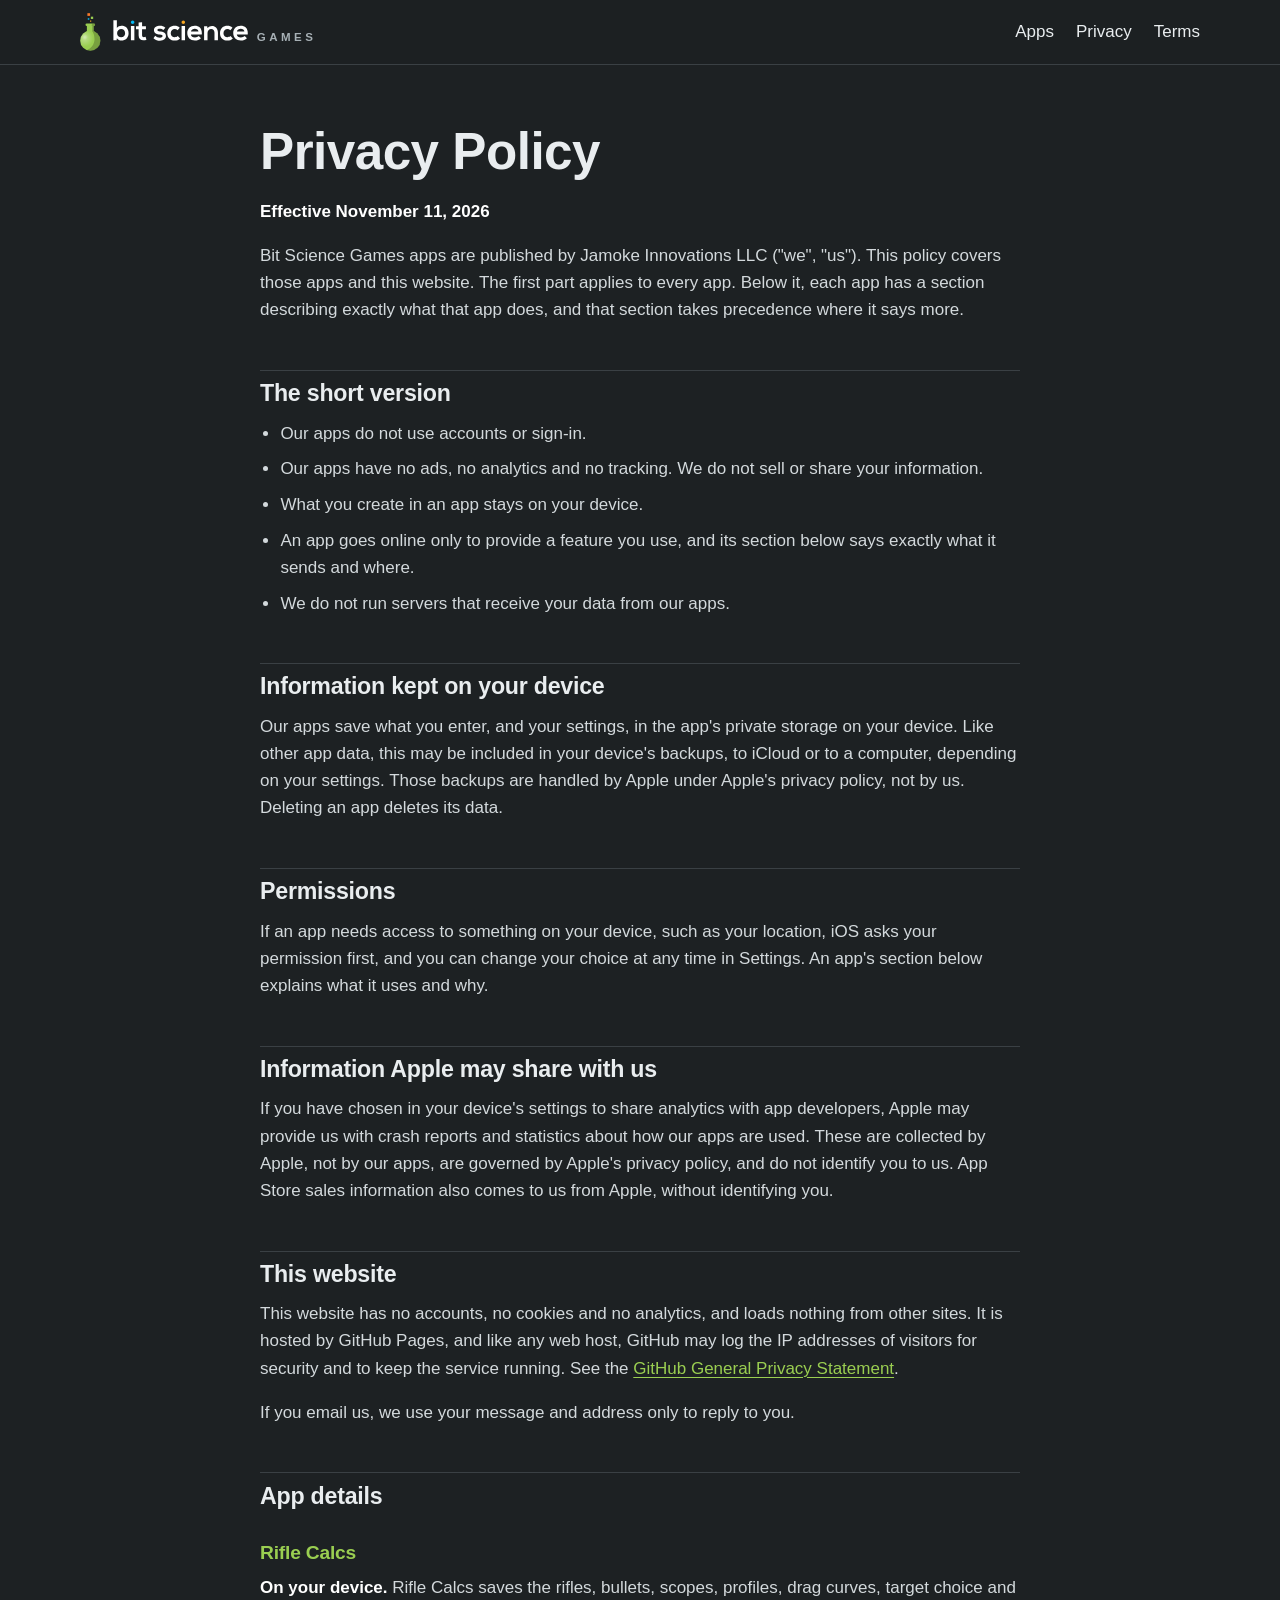
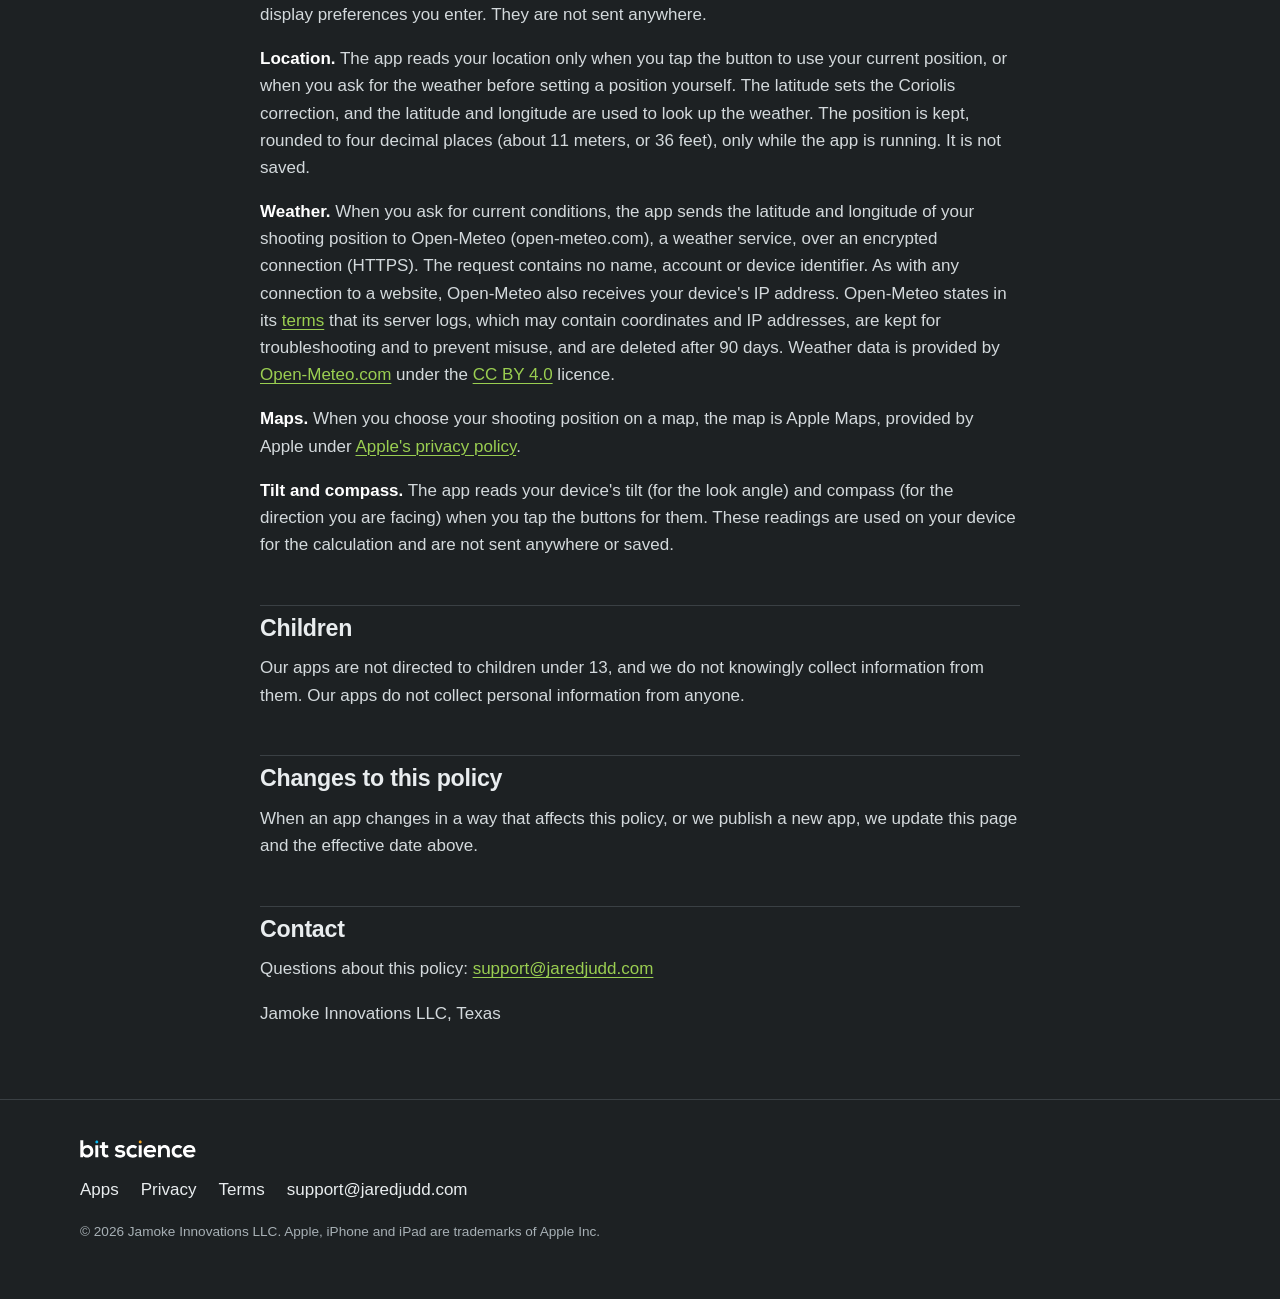
==== docs/privacy/index.html @ 22291ad4 "Bit Science Games website Home page, Rifle Calcs page, Privacy Policy and Terms of Use, built by bui" ====
<!doctype html>
<html lang="en">
<head>
<meta charset="utf-8">
<meta name="viewport" content="width=device-width, initial-scale=1">
<meta name="color-scheme" content="dark">
<title>Privacy Policy · Bit Science Games</title>
<meta name="description" content="How Bit Science Games apps and this website handle your information.">
<meta property="og:type" content="website">
<meta property="og:site_name" content="Bit Science Games">
<meta property="og:title" content="Privacy Policy · Bit Science Games">
<meta property="og:description" content="How Bit Science Games apps and this website handle your information.">
<meta property="og:image" content="https://jaredjudd.com/images/social.png">
<meta name="twitter:card" content="summary_large_image">
<link rel="canonical" href="https://jaredjudd.com/privacy/">
<link rel="icon" href="/images/icon.png">
<link rel="apple-touch-icon" href="/images/apple-touch-icon.png">
<link rel="stylesheet" href="/assets/site.css">
</head>
<body class="legal">
<header class="top"><div class="wrap">
<a class="brand" href="/" aria-label="Bit Science Games home"><svg xmlns="http://www.w3.org/2000/svg" viewBox="40.880 84.500 53.350 98.590" width="20.6" height="38"><g transform="matrix(1 0 0 -1 0 280)">
  <defs>
    <radialGradient id="hl" gradientUnits="userSpaceOnUse" cx="53.11" cy="130.71" r="22.28">
      <stop offset="0" stop-color="#FFFFFF" stop-opacity="0.38"/>
      <stop offset="1" stop-color="#FFFFFF" stop-opacity="0"/>
    </radialGradient>
    <radialGradient id="hl2" gradientUnits="userSpaceOnUse" cx="53.39" cy="133.42" r="8.12">
      <stop offset="0" stop-color="#FFFFFF" stop-opacity="0.35"/>
      <stop offset="1" stop-color="#FFFFFF" stop-opacity="0"/>
    </radialGradient>
  </defs>
  <g id="pixels">
    <path fill="#F97A2B" d="M67 188 h-7 v7 h7 Z"/>
    <path fill="#9ACE51" d="M75 180 h-6 v6 h6 Z"/>
    <path fill="#04BAF4" d="M65 178 h-4 v4 h4 Z"/>
    <path fill="#F8A621" d="M70 173 h-3 v3 h3 Z"/>
  </g>
  <g id="flask" fill="#9ACE51">
    <circle cx="67.556" cy="123.585" r="26.174"/>
    <rect x="58.675" y="123.585" width="17.762" height="38.345"/>
    <rect x="55.17" y="161.93" width="24.772" height="6.434" rx="3.217"/>
  </g>
  <g id="shade" style="mix-blend-mode:multiply">
    <path transform="matrix(1 0 0 1 76.4366 148.2107)" fill="#C6C6C6" d="M0 0 L0 13.719 L-3.856 13.719 L-3.851 -0.618 C-3.851 -0.761 -3.791 -0.892 -3.684 -0.987 C-2.733 -1.834 1.97 -6.749 1.97 -21.1 C1.97 -34.096 -6.38 -45.135 -18.005 -49.163 C-14.282 -50.549 -10.16 -51.115 -5.854 -50.63 C6.748 -49.209 16.641 -38.611 17.262 -25.944 C17.845 -14.041 10.473 -3.777 0 0"/>
    <path transform="matrix(1 0 0 1 76.4366 161.9298)" fill="#DADADA" d="M0 0 L-3.856 0 L-3.856 -1.788 L0 -1.788 Z"/>
    <path transform="matrix(1 0 0 1 76.7251 168.364)" fill="#C6C6C6" d="M0 0 L-5.236 0 C-4.99 -0.794 -4.857 -1.639 -4.857 -2.514 C-4.857 -3.929 -5.208 -5.261 -5.822 -6.434 L-5.821 -6.434 L-0.289 -6.434 L-0.095 -6.434 C1.306 -6.434 2.635 -5.591 3.055 -4.255 C3.751 -2.038 2.113 0 0 0"/>
  </g>
  <circle cx="67.556" cy="123.585" r="26.174" fill="url(#hl)"/>
  <circle cx="67.556" cy="123.585" r="26.174" fill="url(#hl2)"/>
  </g></svg>
<span class="brand-name"><svg xmlns="http://www.w3.org/2000/svg" viewBox="106.520 134.270 202.600 31.480" width="135.2" height="21"><g transform="matrix(1 0 0 -1 0 280)">
  <path transform="matrix(1 0 0 1 303.5418 128.4114)" fill="#FFFFFF" d="M0 0 C-0.341 2.725 -2.469 4.087 -5.449 4.087 C-8.259 4.087 -10.558 2.725 -11.324 0 Z M-11.409 -4.3 C-11.069 -6.897 -8.812 -8.769 -5.152 -8.769 C-3.236 -8.769 -0.724 -8.047 0.468 -6.811 L3.788 -10.09 C1.575 -12.388 -2.043 -13.496 -5.236 -13.496 C-12.473 -13.496 -16.773 -9.025 -16.773 -2.299 C-16.773 4.087 -12.432 8.685 -5.62 8.685 C1.405 8.685 5.789 4.342 4.981 -4.3 Z M-17.348 -10.26 C-19.774 -12.643 -22.328 -13.58 -25.436 -13.58 C-31.523 -13.58 -36.59 -9.919 -36.59 -2.469 C-36.59 4.981 -31.523 8.642 -25.436 8.642 C-22.456 8.642 -20.157 7.791 -17.859 5.535 L-21.136 2.086 C-22.371 3.193 -23.904 3.746 -25.351 3.746 C-28.841 3.746 -31.396 1.192 -31.396 -2.469 C-31.396 -6.47 -28.672 -8.599 -25.436 -8.599 C-23.775 -8.599 -22.116 -8.131 -20.838 -6.854 Z M-44.883 -12.942 L-44.883 -1.958 C-44.883 1.235 -46.628 3.661 -49.948 3.661 C-53.141 3.661 -55.313 0.98 -55.313 -2.213 L-55.313 -12.942 L-60.464 -12.942 L-60.464 8.088 L-55.823 8.088 L-55.483 5.236 C-53.354 7.323 -51.226 8.386 -48.586 8.386 C-43.648 8.386 -39.688 4.682 -39.688 -1.916 L-39.688 -12.942 Z M-68.915 0 C-69.256 2.725 -71.384 4.087 -74.364 4.087 C-77.174 4.087 -79.473 2.725 -80.239 0 Z M-80.325 -4.3 C-79.983 -6.897 -77.727 -8.769 -74.067 -8.769 C-72.151 -8.769 -69.639 -8.047 -68.447 -6.811 L-65.127 -10.09 C-67.34 -12.388 -70.959 -13.496 -74.151 -13.496 C-81.388 -13.496 -85.688 -9.025 -85.688 -2.299 C-85.688 4.087 -81.346 8.685 -74.534 8.685 C-67.51 8.685 -63.126 4.342 -63.934 -4.3 Z M-94.256 -12.942 h5.195 v21.073 h-5.195 Z M-94.256 8.131 M-96.452 -10.26 C-98.878 -12.643 -101.433 -13.58 -104.54 -13.58 C-110.628 -13.58 -115.694 -9.919 -115.694 -2.469 C-115.694 4.981 -110.628 8.642 -104.54 8.642 C-101.56 8.642 -99.261 7.791 -96.962 5.535 L-100.24 2.086 C-101.475 3.193 -103.008 3.746 -104.455 3.746 C-107.946 3.746 -110.5 1.192 -110.5 -2.469 C-110.5 -6.47 -107.776 -8.599 -104.54 -8.599 C-102.88 -8.599 -101.22 -8.131 -99.943 -6.854 Z M-121.526 2.469 C-123.016 3.874 -124.719 4.342 -126.72 4.342 C-129.189 4.342 -130.551 3.576 -130.551 2.256 C-130.551 0.894 -129.317 0.127 -126.635 -0.043 C-122.676 -0.298 -117.652 -1.192 -117.652 -6.769 C-117.652 -10.473 -120.675 -13.666 -126.677 -13.666 C-129.998 -13.666 -133.318 -13.112 -136.384 -9.919 L-133.829 -6.216 C-132.339 -7.875 -128.933 -9.11 -126.592 -9.153 C-124.634 -9.195 -122.803 -8.174 -122.803 -6.641 C-122.803 -5.194 -123.995 -4.598 -126.975 -4.428 C-130.934 -4.13 -135.66 -2.682 -135.66 2.086 C-135.66 6.939 -130.637 8.642 -126.805 8.642 C-123.527 8.642 -121.058 8.004 -118.631 5.875 Z M-153.501 13.964 L-153.501 8.004 L-147.712 8.004 L-147.712 3.533 L-153.544 3.533 L-153.544 -5.535 C-153.544 -7.535 -152.437 -8.515 -150.819 -8.515 C-150.01 -8.515 -149.074 -8.259 -148.307 -7.875 L-146.86 -12.303 C-148.35 -12.899 -149.585 -13.154 -151.16 -13.197 C-155.715 -13.367 -158.695 -10.771 -158.695 -5.535 L-158.695 3.533 L-162.611 3.533 L-162.611 8.004 L-158.695 8.004 L-158.695 13.41 Z M-170.263 -12.942 h5.194 v21.073 h-5.194 Z M-170.263 8.131 M-190.988 -2.426 C-190.988 -6.216 -188.178 -8.599 -184.9 -8.599 C-181.58 -8.599 -178.94 -6.087 -178.94 -2.426 C-178.94 1.362 -181.58 3.704 -184.9 3.704 C-188.178 3.704 -190.988 1.235 -190.988 -2.426 M-191.329 16.816 L-191.329 5.194 C-190.094 7.365 -186.646 8.556 -184.432 8.556 C-178.302 8.556 -173.747 4.811 -173.747 -2.426 C-173.747 -9.323 -178.387 -13.41 -184.559 -13.41 C-187.114 -13.41 -189.711 -12.559 -191.329 -10.047 L-191.669 -12.942 L-196.522 -12.942 L-196.522 16.816 Z"/>
  <path transform="matrix(1 0 0 1 138.4726 142.375)" fill="#04BAF4" d="M0 0 C0 -1.435 -1.163 -2.597 -2.597 -2.597 C-4.032 -2.597 -5.195 -1.435 -5.195 0 C-5.195 1.434 -4.032 2.597 -2.597 2.597 C-1.163 2.597 0 1.434 0 0"/>
  <path transform="matrix(1 0 0 1 214.481 142.375)" fill="#F8A621" d="M0 0 C0 -1.435 -1.163 -2.597 -2.597 -2.597 C-4.032 -2.597 -5.195 -1.435 -5.195 0 C-5.195 1.434 -4.032 2.597 -2.597 2.597 C-1.163 2.597 0 1.434 0 0"/></g></svg><span class="games">GAMES</span></span></a>
<nav><a href="/#apps">Apps</a><a href="/privacy/">Privacy</a><a href="/terms/">Terms</a></nav>
</div></header>
<main>
<article class="wrap narrow prose"><h1 id="privacy-policy">Privacy Policy</h1><p><strong>Effective November 11, 2026</strong></p><p>Bit Science Games apps are published by Jamoke Innovations LLC ("we", "us"). This policy covers those apps and this website. The first part applies to every app. Below it, each app has a section describing exactly what that app does, and that section takes precedence where it says more.</p><h2 id="the-short-version">The short version</h2><ul><li>Our apps do not use accounts or sign-in.</li><li>Our apps have no ads, no analytics and no tracking. We do not sell or share your information.</li><li>What you create in an app stays on your device.</li><li>An app goes online only to provide a feature you use, and its section below says exactly what it sends and where.</li><li>We do not run servers that receive your data from our apps.</li></ul><h2 id="information-kept-on-your-device">Information kept on your device</h2><p>Our apps save what you enter, and your settings, in the app's private storage on your device. Like other app data, this may be included in your device's backups, to iCloud or to a computer, depending on your settings. Those backups are handled by Apple under Apple's privacy policy, not by us. Deleting an app deletes its data.</p><h2 id="permissions">Permissions</h2><p>If an app needs access to something on your device, such as your location, iOS asks your permission first, and you can change your choice at any time in Settings. An app's section below explains what it uses and why.</p><h2 id="information-apple-may-share-with-us">Information Apple may share with us</h2><p>If you have chosen in your device's settings to share analytics with app developers, Apple may provide us with crash reports and statistics about how our apps are used. These are collected by Apple, not by our apps, are governed by Apple's privacy policy, and do not identify you to us. App Store sales information also comes to us from Apple, without identifying you.</p><h2 id="this-website">This website</h2><p>This website has no accounts, no cookies and no analytics, and loads nothing from other sites. It is hosted by GitHub Pages, and like any web host, GitHub may log the IP addresses of visitors for security and to keep the service running. See the <a href="https://docs.github.com/en/site-policy/privacy-policies/github-general-privacy-statement" rel="noopener">GitHub General Privacy Statement</a>.</p><p>If you email us, we use your message and address only to reply to you.</p><h2 id="app-details">App details</h2><h3 id="rifle-calcs">Rifle Calcs</h3><p><strong>On your device.</strong> Rifle Calcs saves the rifles, bullets, scopes, profiles, drag curves, target choice and display preferences you enter. They are not sent anywhere.</p><p><strong>Location.</strong> The app reads your location only when you tap the button to use your current position, or when you ask for the weather before setting a position yourself. The latitude sets the Coriolis correction, and the latitude and longitude are used to look up the weather. The position is kept, rounded to four decimal places (about 11 meters, or 36 feet), only while the app is running. It is not saved.</p><p><strong>Weather.</strong> When you ask for current conditions, the app sends the latitude and longitude of your shooting position to Open-Meteo (open-meteo.com), a weather service, over an encrypted connection (HTTPS). The request contains no name, account or device identifier. As with any connection to a website, Open-Meteo also receives your device's IP address. Open-Meteo states in its <a href="https://open-meteo.com/en/terms" rel="noopener">terms</a> that its server logs, which may contain coordinates and IP addresses, are kept for troubleshooting and to prevent misuse, and are deleted after 90 days. Weather data is provided by <a href="https://open-meteo.com" rel="noopener">Open-Meteo.com</a> under the <a href="https://creativecommons.org/licenses/by/4.0/" rel="noopener">CC BY 4.0</a> licence.</p><p><strong>Maps.</strong> When you choose your shooting position on a map, the map is Apple Maps, provided by Apple under <a href="https://www.apple.com/legal/privacy/" rel="noopener">Apple's privacy policy</a>.</p><p><strong>Tilt and compass.</strong> The app reads your device's tilt (for the look angle) and compass (for the direction you are facing) when you tap the buttons for them. These readings are used on your device for the calculation and are not sent anywhere or saved.</p><h2 id="children">Children</h2><p>Our apps are not directed to children under 13, and we do not knowingly collect information from them. Our apps do not collect personal information from anyone.</p><h2 id="changes-to-this-policy">Changes to this policy</h2><p>When an app changes in a way that affects this policy, or we publish a new app, we update this page and the effective date above.</p><h2 id="contact">Contact</h2><p>Questions about this policy: <a href="mailto:support@jaredjudd.com">support@jaredjudd.com</a></p><p>Jamoke Innovations LLC, Texas</p></article>
</main>
<footer class="bottom"><div class="wrap">
<div><svg xmlns="http://www.w3.org/2000/svg" viewBox="106.520 134.270 202.600 31.480" width="115.8" height="18"><g transform="matrix(1 0 0 -1 0 280)">
  <path transform="matrix(1 0 0 1 303.5418 128.4114)" fill="#FFFFFF" d="M0 0 C-0.341 2.725 -2.469 4.087 -5.449 4.087 C-8.259 4.087 -10.558 2.725 -11.324 0 Z M-11.409 -4.3 C-11.069 -6.897 -8.812 -8.769 -5.152 -8.769 C-3.236 -8.769 -0.724 -8.047 0.468 -6.811 L3.788 -10.09 C1.575 -12.388 -2.043 -13.496 -5.236 -13.496 C-12.473 -13.496 -16.773 -9.025 -16.773 -2.299 C-16.773 4.087 -12.432 8.685 -5.62 8.685 C1.405 8.685 5.789 4.342 4.981 -4.3 Z M-17.348 -10.26 C-19.774 -12.643 -22.328 -13.58 -25.436 -13.58 C-31.523 -13.58 -36.59 -9.919 -36.59 -2.469 C-36.59 4.981 -31.523 8.642 -25.436 8.642 C-22.456 8.642 -20.157 7.791 -17.859 5.535 L-21.136 2.086 C-22.371 3.193 -23.904 3.746 -25.351 3.746 C-28.841 3.746 -31.396 1.192 -31.396 -2.469 C-31.396 -6.47 -28.672 -8.599 -25.436 -8.599 C-23.775 -8.599 -22.116 -8.131 -20.838 -6.854 Z M-44.883 -12.942 L-44.883 -1.958 C-44.883 1.235 -46.628 3.661 -49.948 3.661 C-53.141 3.661 -55.313 0.98 -55.313 -2.213 L-55.313 -12.942 L-60.464 -12.942 L-60.464 8.088 L-55.823 8.088 L-55.483 5.236 C-53.354 7.323 -51.226 8.386 -48.586 8.386 C-43.648 8.386 -39.688 4.682 -39.688 -1.916 L-39.688 -12.942 Z M-68.915 0 C-69.256 2.725 -71.384 4.087 -74.364 4.087 C-77.174 4.087 -79.473 2.725 -80.239 0 Z M-80.325 -4.3 C-79.983 -6.897 -77.727 -8.769 -74.067 -8.769 C-72.151 -8.769 -69.639 -8.047 -68.447 -6.811 L-65.127 -10.09 C-67.34 -12.388 -70.959 -13.496 -74.151 -13.496 C-81.388 -13.496 -85.688 -9.025 -85.688 -2.299 C-85.688 4.087 -81.346 8.685 -74.534 8.685 C-67.51 8.685 -63.126 4.342 -63.934 -4.3 Z M-94.256 -12.942 h5.195 v21.073 h-5.195 Z M-94.256 8.131 M-96.452 -10.26 C-98.878 -12.643 -101.433 -13.58 -104.54 -13.58 C-110.628 -13.58 -115.694 -9.919 -115.694 -2.469 C-115.694 4.981 -110.628 8.642 -104.54 8.642 C-101.56 8.642 -99.261 7.791 -96.962 5.535 L-100.24 2.086 C-101.475 3.193 -103.008 3.746 -104.455 3.746 C-107.946 3.746 -110.5 1.192 -110.5 -2.469 C-110.5 -6.47 -107.776 -8.599 -104.54 -8.599 C-102.88 -8.599 -101.22 -8.131 -99.943 -6.854 Z M-121.526 2.469 C-123.016 3.874 -124.719 4.342 -126.72 4.342 C-129.189 4.342 -130.551 3.576 -130.551 2.256 C-130.551 0.894 -129.317 0.127 -126.635 -0.043 C-122.676 -0.298 -117.652 -1.192 -117.652 -6.769 C-117.652 -10.473 -120.675 -13.666 -126.677 -13.666 C-129.998 -13.666 -133.318 -13.112 -136.384 -9.919 L-133.829 -6.216 C-132.339 -7.875 -128.933 -9.11 -126.592 -9.153 C-124.634 -9.195 -122.803 -8.174 -122.803 -6.641 C-122.803 -5.194 -123.995 -4.598 -126.975 -4.428 C-130.934 -4.13 -135.66 -2.682 -135.66 2.086 C-135.66 6.939 -130.637 8.642 -126.805 8.642 C-123.527 8.642 -121.058 8.004 -118.631 5.875 Z M-153.501 13.964 L-153.501 8.004 L-147.712 8.004 L-147.712 3.533 L-153.544 3.533 L-153.544 -5.535 C-153.544 -7.535 -152.437 -8.515 -150.819 -8.515 C-150.01 -8.515 -149.074 -8.259 -148.307 -7.875 L-146.86 -12.303 C-148.35 -12.899 -149.585 -13.154 -151.16 -13.197 C-155.715 -13.367 -158.695 -10.771 -158.695 -5.535 L-158.695 3.533 L-162.611 3.533 L-162.611 8.004 L-158.695 8.004 L-158.695 13.41 Z M-170.263 -12.942 h5.194 v21.073 h-5.194 Z M-170.263 8.131 M-190.988 -2.426 C-190.988 -6.216 -188.178 -8.599 -184.9 -8.599 C-181.58 -8.599 -178.94 -6.087 -178.94 -2.426 C-178.94 1.362 -181.58 3.704 -184.9 3.704 C-188.178 3.704 -190.988 1.235 -190.988 -2.426 M-191.329 16.816 L-191.329 5.194 C-190.094 7.365 -186.646 8.556 -184.432 8.556 C-178.302 8.556 -173.747 4.811 -173.747 -2.426 C-173.747 -9.323 -178.387 -13.41 -184.559 -13.41 C-187.114 -13.41 -189.711 -12.559 -191.329 -10.047 L-191.669 -12.942 L-196.522 -12.942 L-196.522 16.816 Z"/>
  <path transform="matrix(1 0 0 1 138.4726 142.375)" fill="#04BAF4" d="M0 0 C0 -1.435 -1.163 -2.597 -2.597 -2.597 C-4.032 -2.597 -5.195 -1.435 -5.195 0 C-5.195 1.434 -4.032 2.597 -2.597 2.597 C-1.163 2.597 0 1.434 0 0"/>
  <path transform="matrix(1 0 0 1 214.481 142.375)" fill="#F8A621" d="M0 0 C0 -1.435 -1.163 -2.597 -2.597 -2.597 C-4.032 -2.597 -5.195 -1.435 -5.195 0 C-5.195 1.434 -4.032 2.597 -2.597 2.597 C-1.163 2.597 0 1.434 0 0"/></g></svg></div>
<nav><a href="/#apps">Apps</a><a href="/privacy/">Privacy</a><a href="/terms/">Terms</a>
<a href="mailto:support@jaredjudd.com">support@jaredjudd.com</a></nav>
<p class="fine">&copy; 2026 Jamoke Innovations LLC. Apple, iPhone and iPad are trademarks of Apple Inc.</p>
</div></footer>
</body>
</html>
---- assets/site.css ----
/*
  Bit Science Games. Dark, after the app it opens with: the bit science slate, the beaker's
  green for links and accents, and the app's backlit LCD for anything read rather than
  pressed. System fonts only: Avenir Next on Apple devices, the platform sans elsewhere.
*/
:root {
  --bg: #1D2123;
  --surface: #262B2E;
  --slate: #33383B;
  --field: #24282B;
  --line: #3A4044;
  --text: #E9EDEF;
  --muted: #A7B0B5;
  --green: #9ACE51;
  --green-deep: #7FB33A;
  --orange: #F97A2B;
  --amber: #F8A621;
  --blue: #04BAF4;
  --lcd-top: #9FCF97;
  --lcd-bottom: #B6E0AB;
  --lcd-ink: #0E150E;
  --lcd-bezel: #161917;
  --sans: "Avenir Next", Avenir, -apple-system, BlinkMacSystemFont, "Segoe UI", Roboto, Helvetica, Arial, sans-serif;
  --mono: Menlo, Consolas, "SF Mono", monospace;
  color-scheme: dark;
}

* { box-sizing: border-box; }
html { -webkit-text-size-adjust: 100%; scroll-behavior: smooth; }
body {
  margin: 0;
  background: var(--bg);
  color: var(--text);
  font: 17px/1.6 var(--sans);
  -webkit-font-smoothing: antialiased;
}
img, svg { display: block; max-width: 100%; height: auto; }
a { color: var(--green); text-decoration-thickness: 1px; text-underline-offset: 3px; }
a:hover { color: #B4E07A; }
h1, h2, h3 { font-weight: 600; line-height: 1.2; letter-spacing: -0.01em; margin: 0 0 .5em; }
h1 { font-size: clamp(2.2rem, 5vw, 3.2rem); }
h2 { font-size: clamp(1.6rem, 3.4vw, 2.2rem); }
h3 { font-size: 1.2rem; }
p, ul { margin: 0 0 1em; }
ul { padding-left: 1.2em; }
li { margin-bottom: .5em; }
strong { color: #fff; font-weight: 600; }
code { font-family: var(--mono); font-size: .9em; }
hr { border: 0; border-top: 1px solid var(--line); margin: 2.5em 0; }
.sr { position: absolute; width: 1px; height: 1px; overflow: hidden; clip: rect(0 0 0 0); }

.wrap { width: min(1120px, 100% - 32px); margin-inline: auto; }
.narrow { width: min(760px, 100% - 32px); }

/* Header and footer */
.top { background: rgba(29, 33, 35, .92); border-bottom: 1px solid var(--line); position: sticky; top: 0; z-index: 10;
  backdrop-filter: blur(8px); -webkit-backdrop-filter: blur(8px); }
.top .wrap { display: flex; align-items: center; justify-content: space-between; gap: 16px; min-height: 64px; }
.brand { display: flex; align-items: center; gap: 12px; text-decoration: none; }
.brand-name { display: flex; align-items: baseline; gap: 9px; }
.games { font: 600 .72rem/1 var(--sans); letter-spacing: .3em; color: var(--muted); }
.games.big { font-size: clamp(1rem, 2.2vw, 1.4rem); margin: 14px 0 0 4px; }
.top nav, .bottom nav { display: flex; flex-wrap: wrap; gap: 4px 22px; }
.top nav a, .bottom nav a { color: var(--text); text-decoration: none; font-weight: 500; }
.top nav a:hover, .bottom nav a:hover { color: var(--green); }
.bottom { border-top: 1px solid var(--line); margin-top: 72px; padding: 40px 0 56px; color: var(--muted); }
.bottom .wrap { display: grid; gap: 18px; }
.bottom .fine { font-size: .85rem; margin: 0; }

/* Heroes */
.hero { background: radial-gradient(ellipse at 25% 30%, #3E4447 0%, var(--slate) 45%, var(--field) 100%);
  border-bottom: 1px solid var(--line); padding: 72px 0 80px; }
.lockup { display: flex; align-items: center; gap: clamp(20px, 4vw, 48px); flex-wrap: wrap; }
.lockup > svg { height: clamp(120px, 20vw, 190px); width: auto; }
.lockup > div svg { height: clamp(36px, 7vw, 64px); width: auto; }
.lead { font-size: clamp(1.1rem, 2.2vw, 1.35rem); color: #D7DDE0; max-width: 40em; margin: 32px 0 0; }

.grid { display: grid; grid-template-columns: 1.05fr .95fr; gap: clamp(28px, 5vw, 72px); align-items: center; }
.app-hero .art img { width: min(100%, 380px); margin-inline: auto; }
.app-lockup { display: flex; align-items: center; gap: 20px; margin-bottom: 26px; }
.app-lockup svg { width: auto; height: 96px; }
.app-lockup h1 { margin: 0; }
.tag { color: var(--muted); font-size: 1.15rem; margin: 2px 0 0; }
.app-hero p { color: #D7DDE0; font-size: 1.15rem; }
.jump { font-size: .95rem; margin-top: 18px; }

.store { display: inline-block; margin-top: 8px; padding: 10px 18px; border-radius: 12px; font-weight: 600;
  background: var(--green); color: #12170E; text-decoration: none; }
.store.soon { background: transparent; color: var(--green); border: 1.5px solid var(--green); }

/* Home: the app list */
.apps { padding-top: 64px; }
.cards { display: grid; grid-template-columns: repeat(auto-fill, minmax(min(100%, 480px), 1fr)); gap: 24px; }
.card { display: flex; gap: 22px; padding: 24px; border-radius: 22px; background: var(--surface);
  border: 1px solid var(--line); color: var(--text); text-decoration: none; transition: border-color .15s, transform .15s; }
.card:hover { border-color: var(--green-deep); transform: translateY(-2px); color: var(--text); }
.card img { width: 96px; height: 96px; border-radius: 22px; flex: none; }
.card h3 { margin: 0; font-size: 1.4rem; }
.card .tag { font-size: 1rem; margin-bottom: 10px; }
.card p { color: #CBD2D5; }

/* App pages: one section per heading */
section.feature, section.plain, section.support { padding: 72px 0 0; }
.feature .text h2 { margin-bottom: .6em; }
.feature .text p { color: #D3D9DC; font-size: 1.08rem; }
.flip .text { order: 2; }
.phones { display: flex; gap: 18px; justify-content: center; }
.phones img { width: min(100%, 330px); }
.phones.n2 img { width: min(48%, 290px); }
.plain ul { list-style: none; padding: 0; display: grid; grid-template-columns: repeat(auto-fit, minmax(min(100%, 320px), 1fr)); gap: 14px 28px; }
.plain li { background: var(--surface); border: 1px solid var(--line); border-radius: 16px; padding: 16px 18px; margin: 0; color: #CBD2D5; }

/* The app's backlit display, for the privacy summary */
section.lcd .narrow { background: var(--lcd-bezel); border-radius: 18px; padding: 8px; box-shadow: 0 2px 4px rgba(0,0,0,.4); }
section.lcd .narrow > * { margin: 0; }
section.lcd h2, section.lcd p { background: linear-gradient(var(--lcd-top), var(--lcd-bottom)); color: var(--lcd-ink);
  font-family: var(--mono); padding: 16px 22px 4px; }
section.lcd h2 { border-radius: 11px 11px 0 0; font-size: 1.15rem; letter-spacing: .04em; text-transform: uppercase; }
section.lcd p { border-radius: 0 0 11px 11px; padding-bottom: 20px; font-size: .98rem; }
section.lcd a { color: var(--lcd-ink); font-weight: 700; }

.support h3 { margin-top: 1.6em; color: #fff; }
.support p { color: #CBD2D5; }
.credit { color: var(--muted); font-size: .9rem; margin-top: 48px; }

/* Policies */
.legal main { padding-top: 56px; }
.prose h1 { margin-bottom: .3em; }
.prose h2 { font-size: 1.45rem; margin-top: 2em; padding-top: .4em; border-top: 1px solid var(--line); }
.prose h3 { font-size: 1.2rem; margin-top: 1.6em; color: var(--green); }
.prose p, .prose li { color: #D3D9DC; }

@media (max-width: 820px) {
  .grid { grid-template-columns: 1fr; }
  .flip .text { order: 0; }
  .hero { padding: 48px 0 56px; }
  .top nav { gap: 4px 16px; font-size: .95rem; }
  .app-lockup svg { height: 72px; }
}
@media (max-width: 480px) {
  .brand-name .games { display: none; }
  .top nav { flex-wrap: nowrap; gap: 14px; font-size: .9rem; }
  .card { flex-direction: column; }
}
@media (prefers-reduced-motion: reduce) { html { scroll-behavior: auto; } .card { transition: none; } }
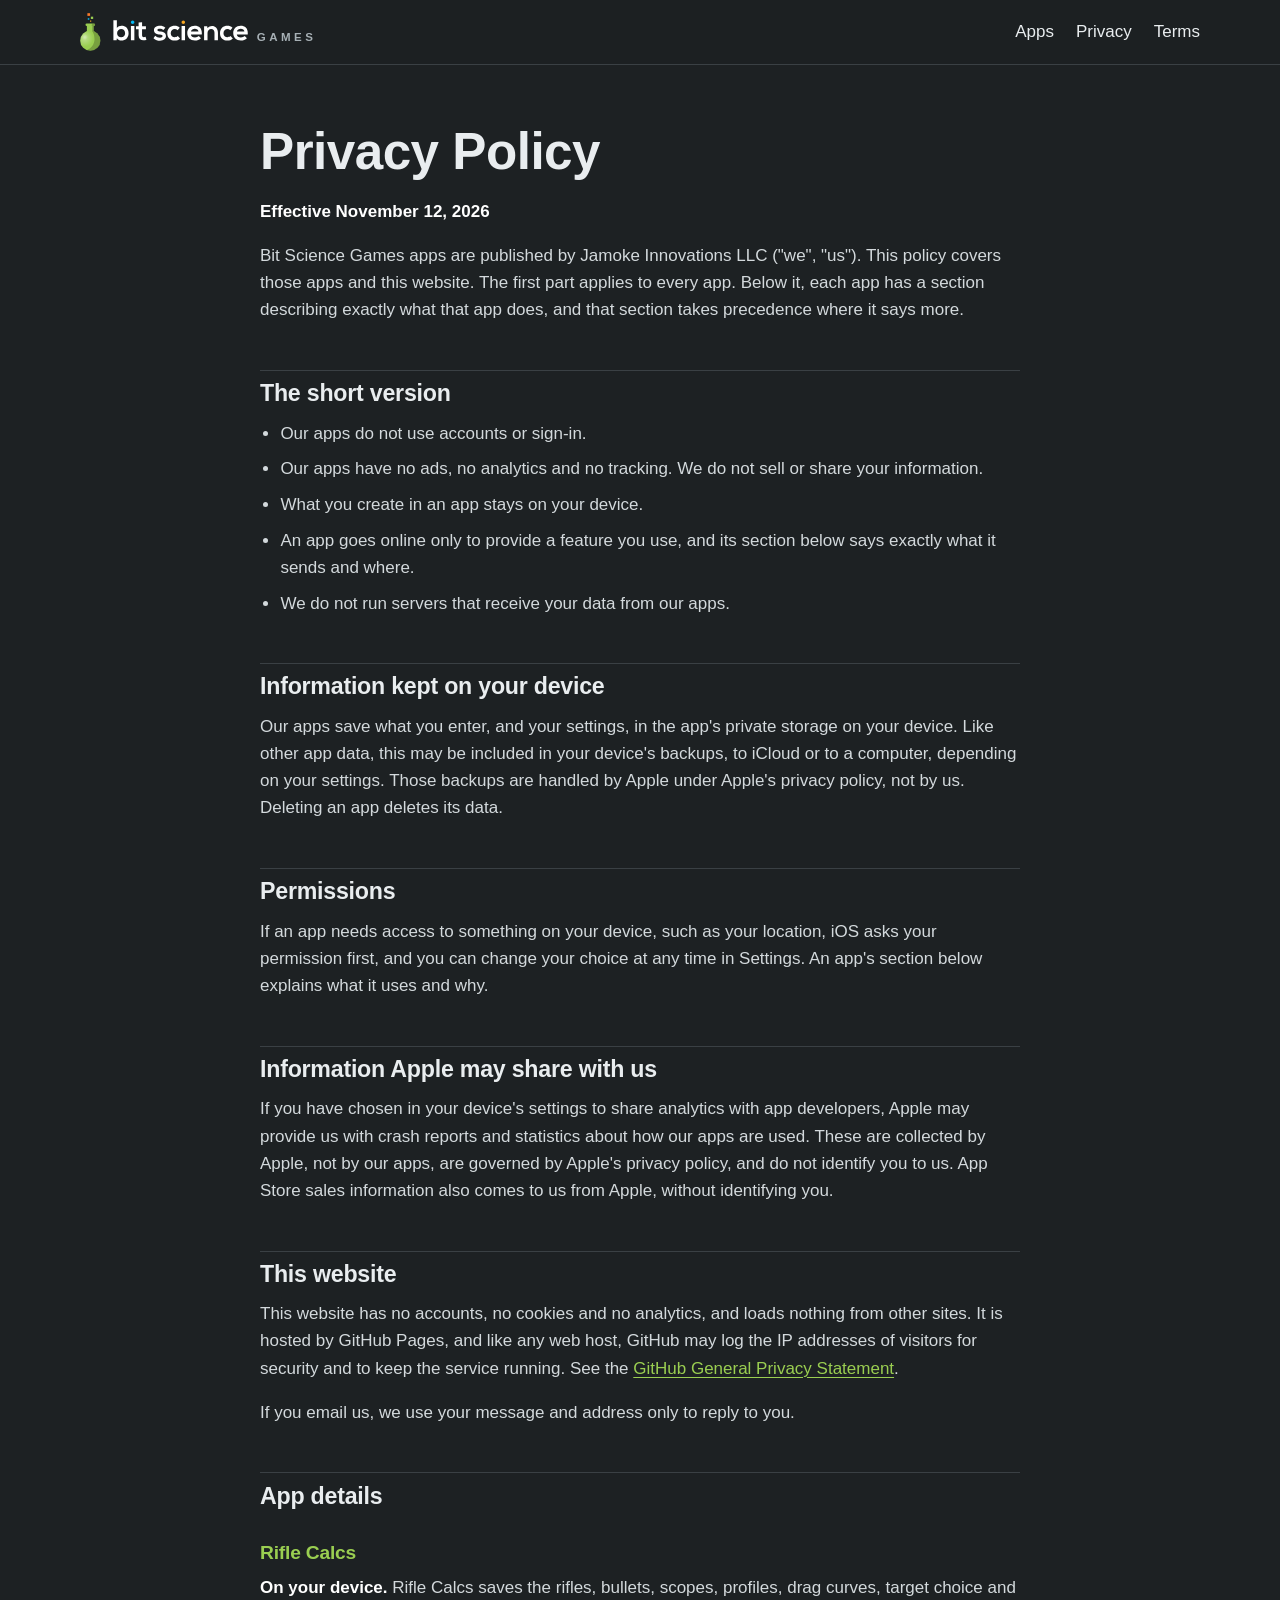
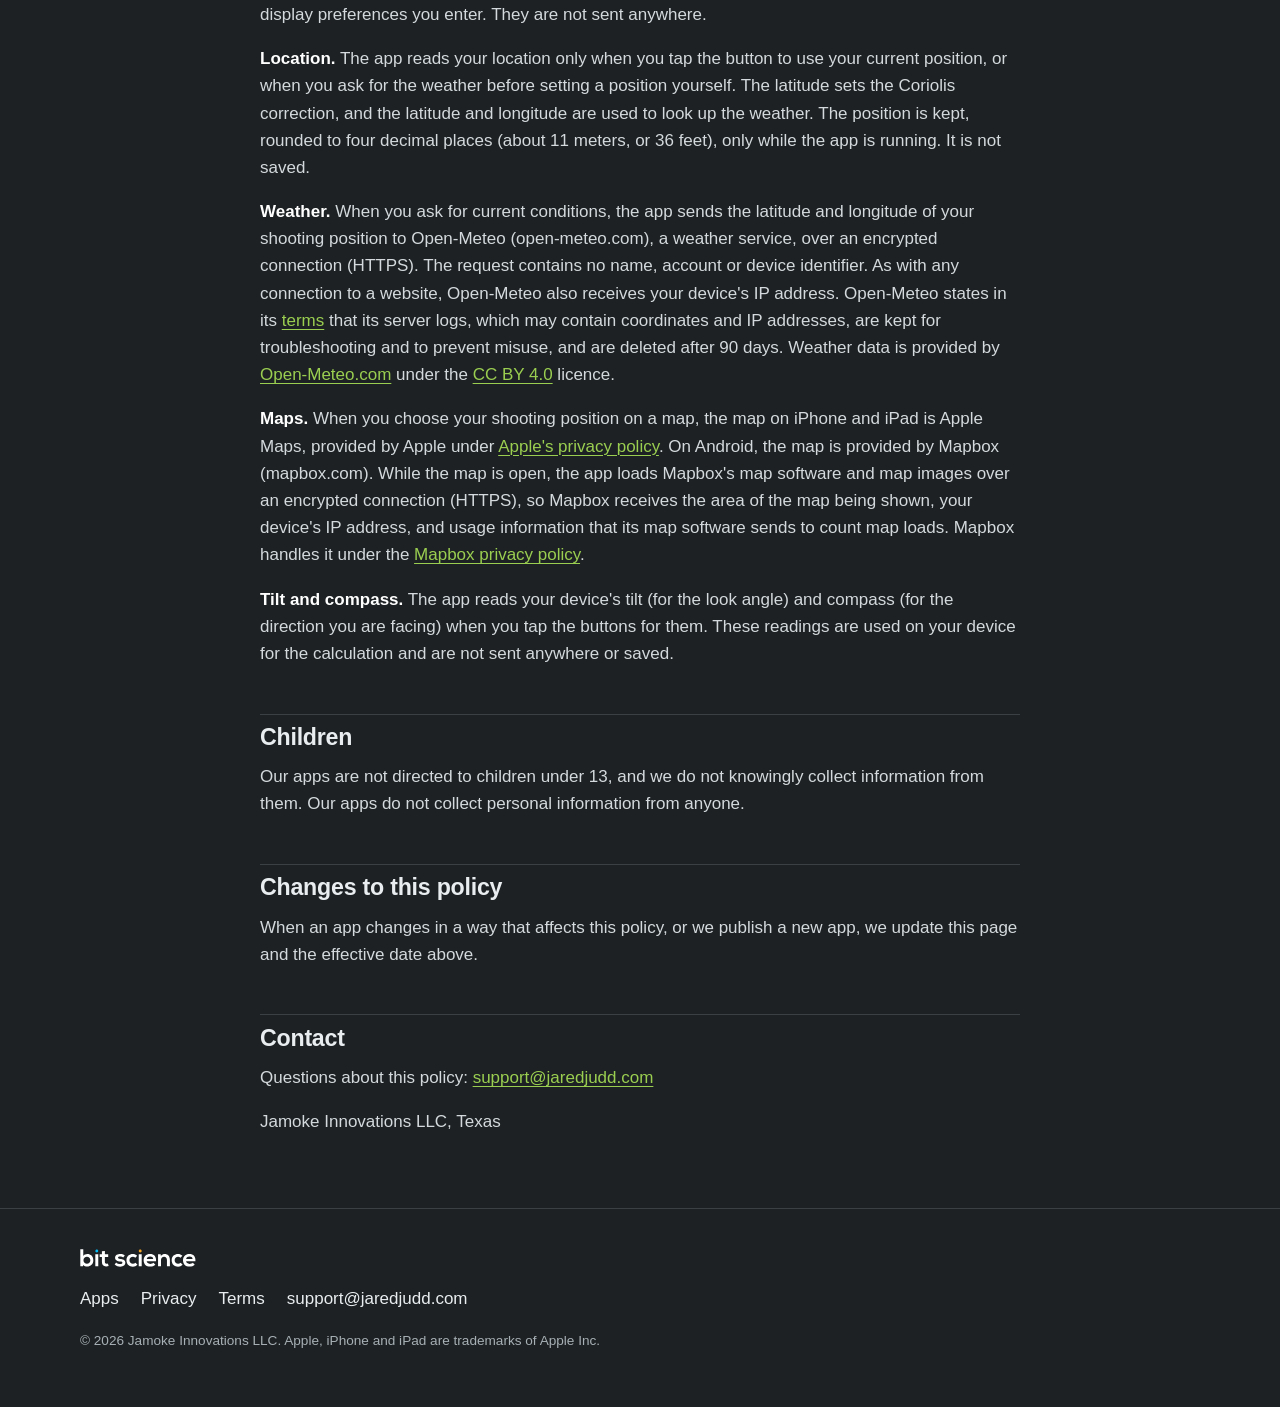
==== commit 6023762c: "Privacy: describe the Mapbox map used on Android Co-Authored-By: Claude Opus 5.5 <noreply@anthropic." ====
--- a/docs/privacy/index.html
+++ b/docs/privacy/index.html
@@ -56,7 +56,7 @@
 <nav><a href="/#apps">Apps</a><a href="/privacy/">Privacy</a><a href="/terms/">Terms</a></nav>
 </div></header>
 <main>
-<article class="wrap narrow prose"><h1 id="privacy-policy">Privacy Policy</h1><p><strong>Effective November 11, 2026</strong></p><p>Bit Science Games apps are published by Jamoke Innovations LLC ("we", "us"). This policy covers those apps and this website. The first part applies to every app. Below it, each app has a section describing exactly what that app does, and that section takes precedence where it says more.</p><h2 id="the-short-version">The short version</h2><ul><li>Our apps do not use accounts or sign-in.</li><li>Our apps have no ads, no analytics and no tracking. We do not sell or share your information.</li><li>What you create in an app stays on your device.</li><li>An app goes online only to provide a feature you use, and its section below says exactly what it sends and where.</li><li>We do not run servers that receive your data from our apps.</li></ul><h2 id="information-kept-on-your-device">Information kept on your device</h2><p>Our apps save what you enter, and your settings, in the app's private storage on your device. Like other app data, this may be included in your device's backups, to iCloud or to a computer, depending on your settings. Those backups are handled by Apple under Apple's privacy policy, not by us. Deleting an app deletes its data.</p><h2 id="permissions">Permissions</h2><p>If an app needs access to something on your device, such as your location, iOS asks your permission first, and you can change your choice at any time in Settings. An app's section below explains what it uses and why.</p><h2 id="information-apple-may-share-with-us">Information Apple may share with us</h2><p>If you have chosen in your device's settings to share analytics with app developers, Apple may provide us with crash reports and statistics about how our apps are used. These are collected by Apple, not by our apps, are governed by Apple's privacy policy, and do not identify you to us. App Store sales information also comes to us from Apple, without identifying you.</p><h2 id="this-website">This website</h2><p>This website has no accounts, no cookies and no analytics, and loads nothing from other sites. It is hosted by GitHub Pages, and like any web host, GitHub may log the IP addresses of visitors for security and to keep the service running. See the <a href="https://docs.github.com/en/site-policy/privacy-policies/github-general-privacy-statement" rel="noopener">GitHub General Privacy Statement</a>.</p><p>If you email us, we use your message and address only to reply to you.</p><h2 id="app-details">App details</h2><h3 id="rifle-calcs">Rifle Calcs</h3><p><strong>On your device.</strong> Rifle Calcs saves the rifles, bullets, scopes, profiles, drag curves, target choice and display preferences you enter. They are not sent anywhere.</p><p><strong>Location.</strong> The app reads your location only when you tap the button to use your current position, or when you ask for the weather before setting a position yourself. The latitude sets the Coriolis correction, and the latitude and longitude are used to look up the weather. The position is kept, rounded to four decimal places (about 11 meters, or 36 feet), only while the app is running. It is not saved.</p><p><strong>Weather.</strong> When you ask for current conditions, the app sends the latitude and longitude of your shooting position to Open-Meteo (open-meteo.com), a weather service, over an encrypted connection (HTTPS). The request contains no name, account or device identifier. As with any connection to a website, Open-Meteo also receives your device's IP address. Open-Meteo states in its <a href="https://open-meteo.com/en/terms" rel="noopener">terms</a> that its server logs, which may contain coordinates and IP addresses, are kept for troubleshooting and to prevent misuse, and are deleted after 90 days. Weather data is provided by <a href="https://open-meteo.com" rel="noopener">Open-Meteo.com</a> under the <a href="https://creativecommons.org/licenses/by/4.0/" rel="noopener">CC BY 4.0</a> licence.</p><p><strong>Maps.</strong> When you choose your shooting position on a map, the map is Apple Maps, provided by Apple under <a href="https://www.apple.com/legal/privacy/" rel="noopener">Apple's privacy policy</a>.</p><p><strong>Tilt and compass.</strong> The app reads your device's tilt (for the look angle) and compass (for the direction you are facing) when you tap the buttons for them. These readings are used on your device for the calculation and are not sent anywhere or saved.</p><h2 id="children">Children</h2><p>Our apps are not directed to children under 13, and we do not knowingly collect information from them. Our apps do not collect personal information from anyone.</p><h2 id="changes-to-this-policy">Changes to this policy</h2><p>When an app changes in a way that affects this policy, or we publish a new app, we update this page and the effective date above.</p><h2 id="contact">Contact</h2><p>Questions about this policy: <a href="mailto:support@jaredjudd.com">support@jaredjudd.com</a></p><p>Jamoke Innovations LLC, Texas</p></article>
+<article class="wrap narrow prose"><h1 id="privacy-policy">Privacy Policy</h1><p><strong>Effective November 12, 2026</strong></p><p>Bit Science Games apps are published by Jamoke Innovations LLC ("we", "us"). This policy covers those apps and this website. The first part applies to every app. Below it, each app has a section describing exactly what that app does, and that section takes precedence where it says more.</p><h2 id="the-short-version">The short version</h2><ul><li>Our apps do not use accounts or sign-in.</li><li>Our apps have no ads, no analytics and no tracking. We do not sell or share your information.</li><li>What you create in an app stays on your device.</li><li>An app goes online only to provide a feature you use, and its section below says exactly what it sends and where.</li><li>We do not run servers that receive your data from our apps.</li></ul><h2 id="information-kept-on-your-device">Information kept on your device</h2><p>Our apps save what you enter, and your settings, in the app's private storage on your device. Like other app data, this may be included in your device's backups, to iCloud or to a computer, depending on your settings. Those backups are handled by Apple under Apple's privacy policy, not by us. Deleting an app deletes its data.</p><h2 id="permissions">Permissions</h2><p>If an app needs access to something on your device, such as your location, iOS asks your permission first, and you can change your choice at any time in Settings. An app's section below explains what it uses and why.</p><h2 id="information-apple-may-share-with-us">Information Apple may share with us</h2><p>If you have chosen in your device's settings to share analytics with app developers, Apple may provide us with crash reports and statistics about how our apps are used. These are collected by Apple, not by our apps, are governed by Apple's privacy policy, and do not identify you to us. App Store sales information also comes to us from Apple, without identifying you.</p><h2 id="this-website">This website</h2><p>This website has no accounts, no cookies and no analytics, and loads nothing from other sites. It is hosted by GitHub Pages, and like any web host, GitHub may log the IP addresses of visitors for security and to keep the service running. See the <a href="https://docs.github.com/en/site-policy/privacy-policies/github-general-privacy-statement" rel="noopener">GitHub General Privacy Statement</a>.</p><p>If you email us, we use your message and address only to reply to you.</p><h2 id="app-details">App details</h2><h3 id="rifle-calcs">Rifle Calcs</h3><p><strong>On your device.</strong> Rifle Calcs saves the rifles, bullets, scopes, profiles, drag curves, target choice and display preferences you enter. They are not sent anywhere.</p><p><strong>Location.</strong> The app reads your location only when you tap the button to use your current position, or when you ask for the weather before setting a position yourself. The latitude sets the Coriolis correction, and the latitude and longitude are used to look up the weather. The position is kept, rounded to four decimal places (about 11 meters, or 36 feet), only while the app is running. It is not saved.</p><p><strong>Weather.</strong> When you ask for current conditions, the app sends the latitude and longitude of your shooting position to Open-Meteo (open-meteo.com), a weather service, over an encrypted connection (HTTPS). The request contains no name, account or device identifier. As with any connection to a website, Open-Meteo also receives your device's IP address. Open-Meteo states in its <a href="https://open-meteo.com/en/terms" rel="noopener">terms</a> that its server logs, which may contain coordinates and IP addresses, are kept for troubleshooting and to prevent misuse, and are deleted after 90 days. Weather data is provided by <a href="https://open-meteo.com" rel="noopener">Open-Meteo.com</a> under the <a href="https://creativecommons.org/licenses/by/4.0/" rel="noopener">CC BY 4.0</a> licence.</p><p><strong>Maps.</strong> When you choose your shooting position on a map, the map on iPhone and iPad is Apple Maps, provided by Apple under <a href="https://www.apple.com/legal/privacy/" rel="noopener">Apple's privacy policy</a>. On Android, the map is provided by Mapbox (mapbox.com). While the map is open, the app loads Mapbox's map software and map images over an encrypted connection (HTTPS), so Mapbox receives the area of the map being shown, your device's IP address, and usage information that its map software sends to count map loads. Mapbox handles it under the <a href="https://www.mapbox.com/legal/privacy" rel="noopener">Mapbox privacy policy</a>.</p><p><strong>Tilt and compass.</strong> The app reads your device's tilt (for the look angle) and compass (for the direction you are facing) when you tap the buttons for them. These readings are used on your device for the calculation and are not sent anywhere or saved.</p><h2 id="children">Children</h2><p>Our apps are not directed to children under 13, and we do not knowingly collect information from them. Our apps do not collect personal information from anyone.</p><h2 id="changes-to-this-policy">Changes to this policy</h2><p>When an app changes in a way that affects this policy, or we publish a new app, we update this page and the effective date above.</p><h2 id="contact">Contact</h2><p>Questions about this policy: <a href="mailto:support@jaredjudd.com">support@jaredjudd.com</a></p><p>Jamoke Innovations LLC, Texas</p></article>
 </main>
 <footer class="bottom"><div class="wrap">
 <div><svg xmlns="http://www.w3.org/2000/svg" viewBox="106.520 134.270 202.600 31.480" width="115.8" height="18"><g transform="matrix(1 0 0 -1 0 280)">
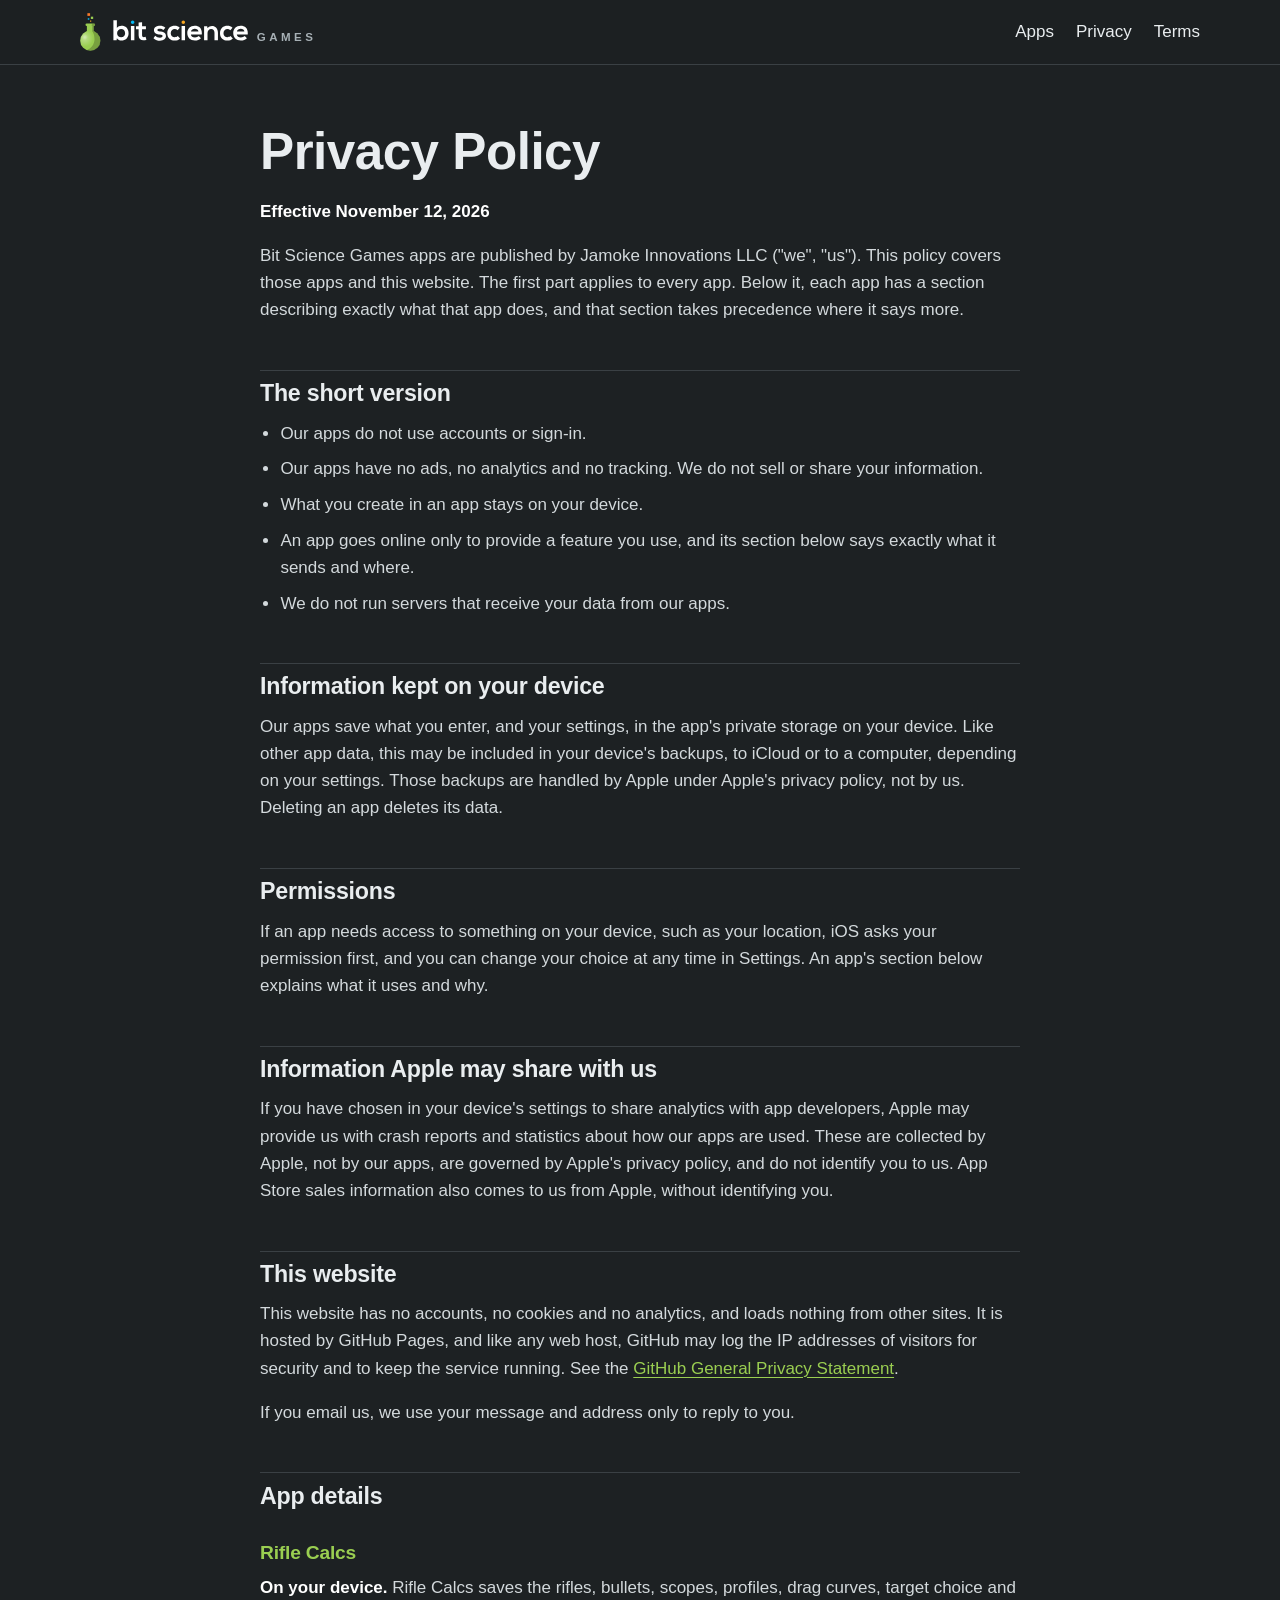
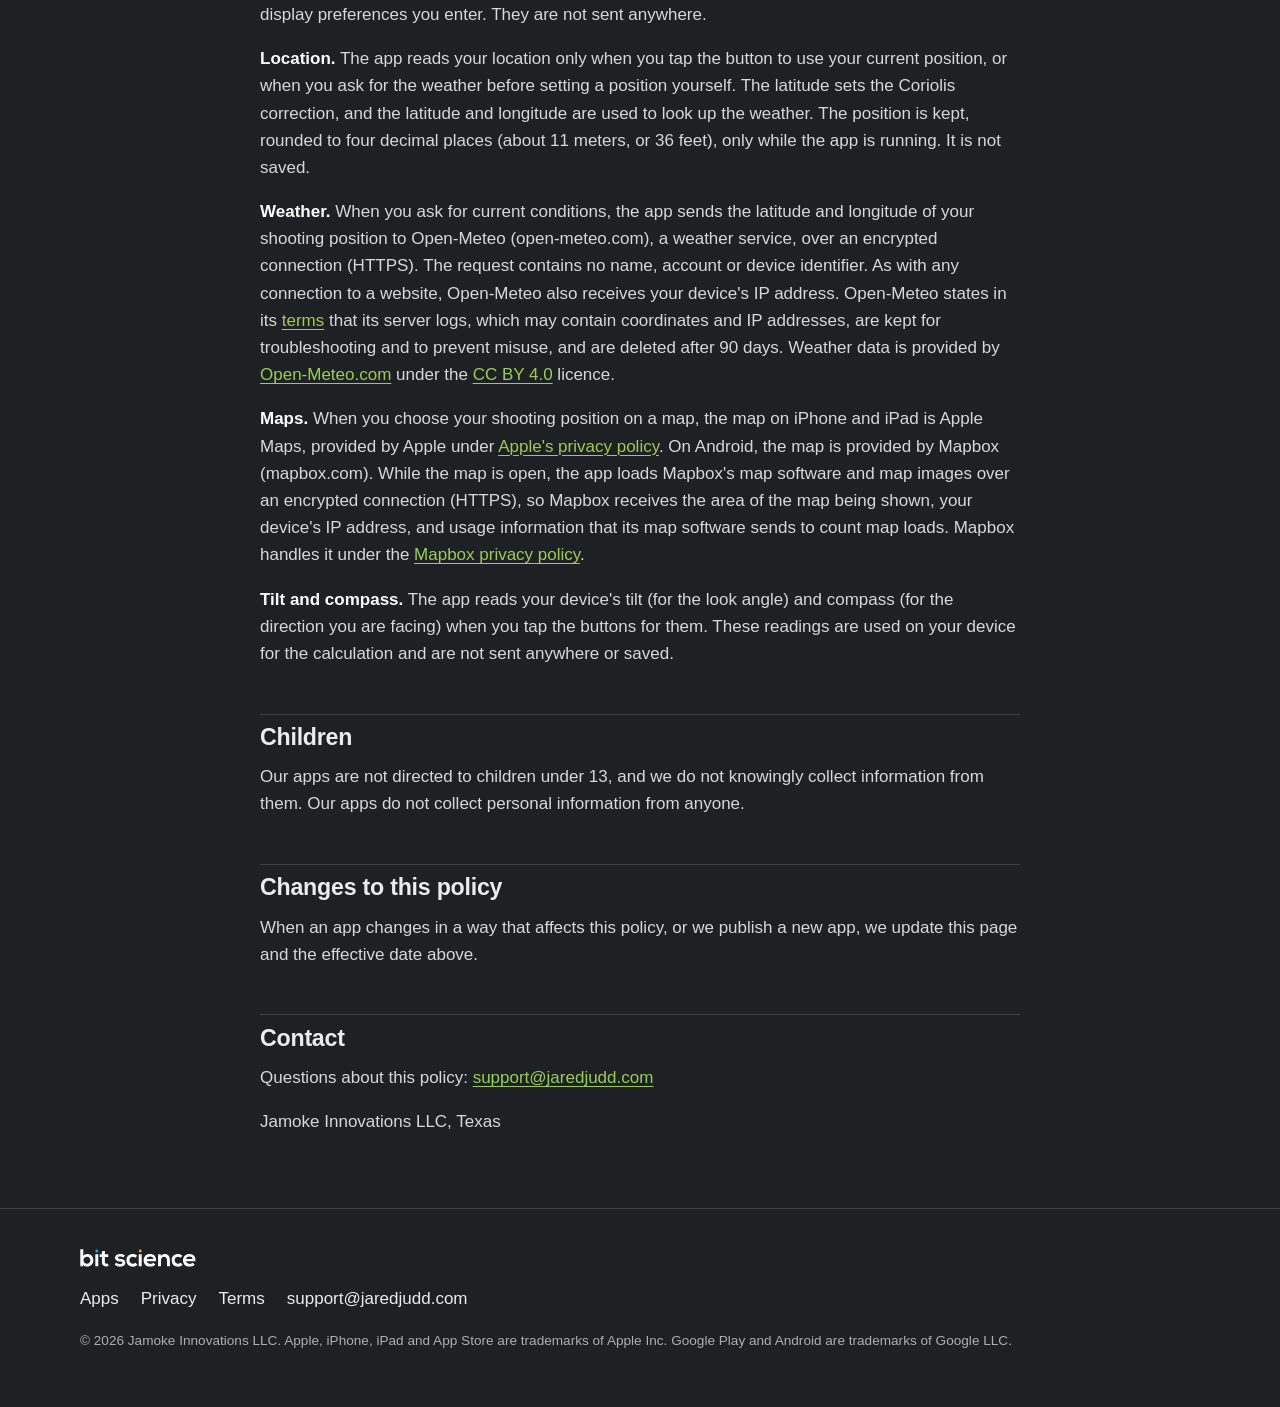
==== commit 8c27d3a0: "Link Rifle Calcs on Google Play; App Store link ready for when it goes live Co-Authored-By: Claude O" ====
--- a/docs/privacy/index.html
+++ b/docs/privacy/index.html
@@ -65,7 +65,7 @@
   <path transform="matrix(1 0 0 1 214.481 142.375)" fill="#F8A621" d="M0 0 C0 -1.435 -1.163 -2.597 -2.597 -2.597 C-4.032 -2.597 -5.195 -1.435 -5.195 0 C-5.195 1.434 -4.032 2.597 -2.597 2.597 C-1.163 2.597 0 1.434 0 0"/></g></svg></div>
 <nav><a href="/#apps">Apps</a><a href="/privacy/">Privacy</a><a href="/terms/">Terms</a>
 <a href="mailto:support@jaredjudd.com">support@jaredjudd.com</a></nav>
-<p class="fine">&copy; 2026 Jamoke Innovations LLC. Apple, iPhone and iPad are trademarks of Apple Inc.</p>
+<p class="fine">&copy; 2026 Jamoke Innovations LLC. Apple, iPhone, iPad and App Store are trademarks of Apple Inc. Google Play and Android are trademarks of Google LLC.</p>
 </div></footer>
 </body>
 </html>
--- a/assets/site.css
+++ b/assets/site.css
@@ -84,7 +84,8 @@
 .app-hero p { color: #D7DDE0; font-size: 1.15rem; }
 .jump { font-size: .95rem; margin-top: 18px; }
 
-.store { display: inline-block; margin-top: 8px; padding: 10px 18px; border-radius: 12px; font-weight: 600;
+.stores { display: flex; flex-wrap: wrap; gap: 10px; margin-top: 8px; }
+.store { display: inline-block; padding: 10px 18px; border-radius: 12px; font-weight: 600;
   background: var(--green); color: #12170E; text-decoration: none; }
 .store.soon { background: transparent; color: var(--green); border: 1.5px solid var(--green); }
 
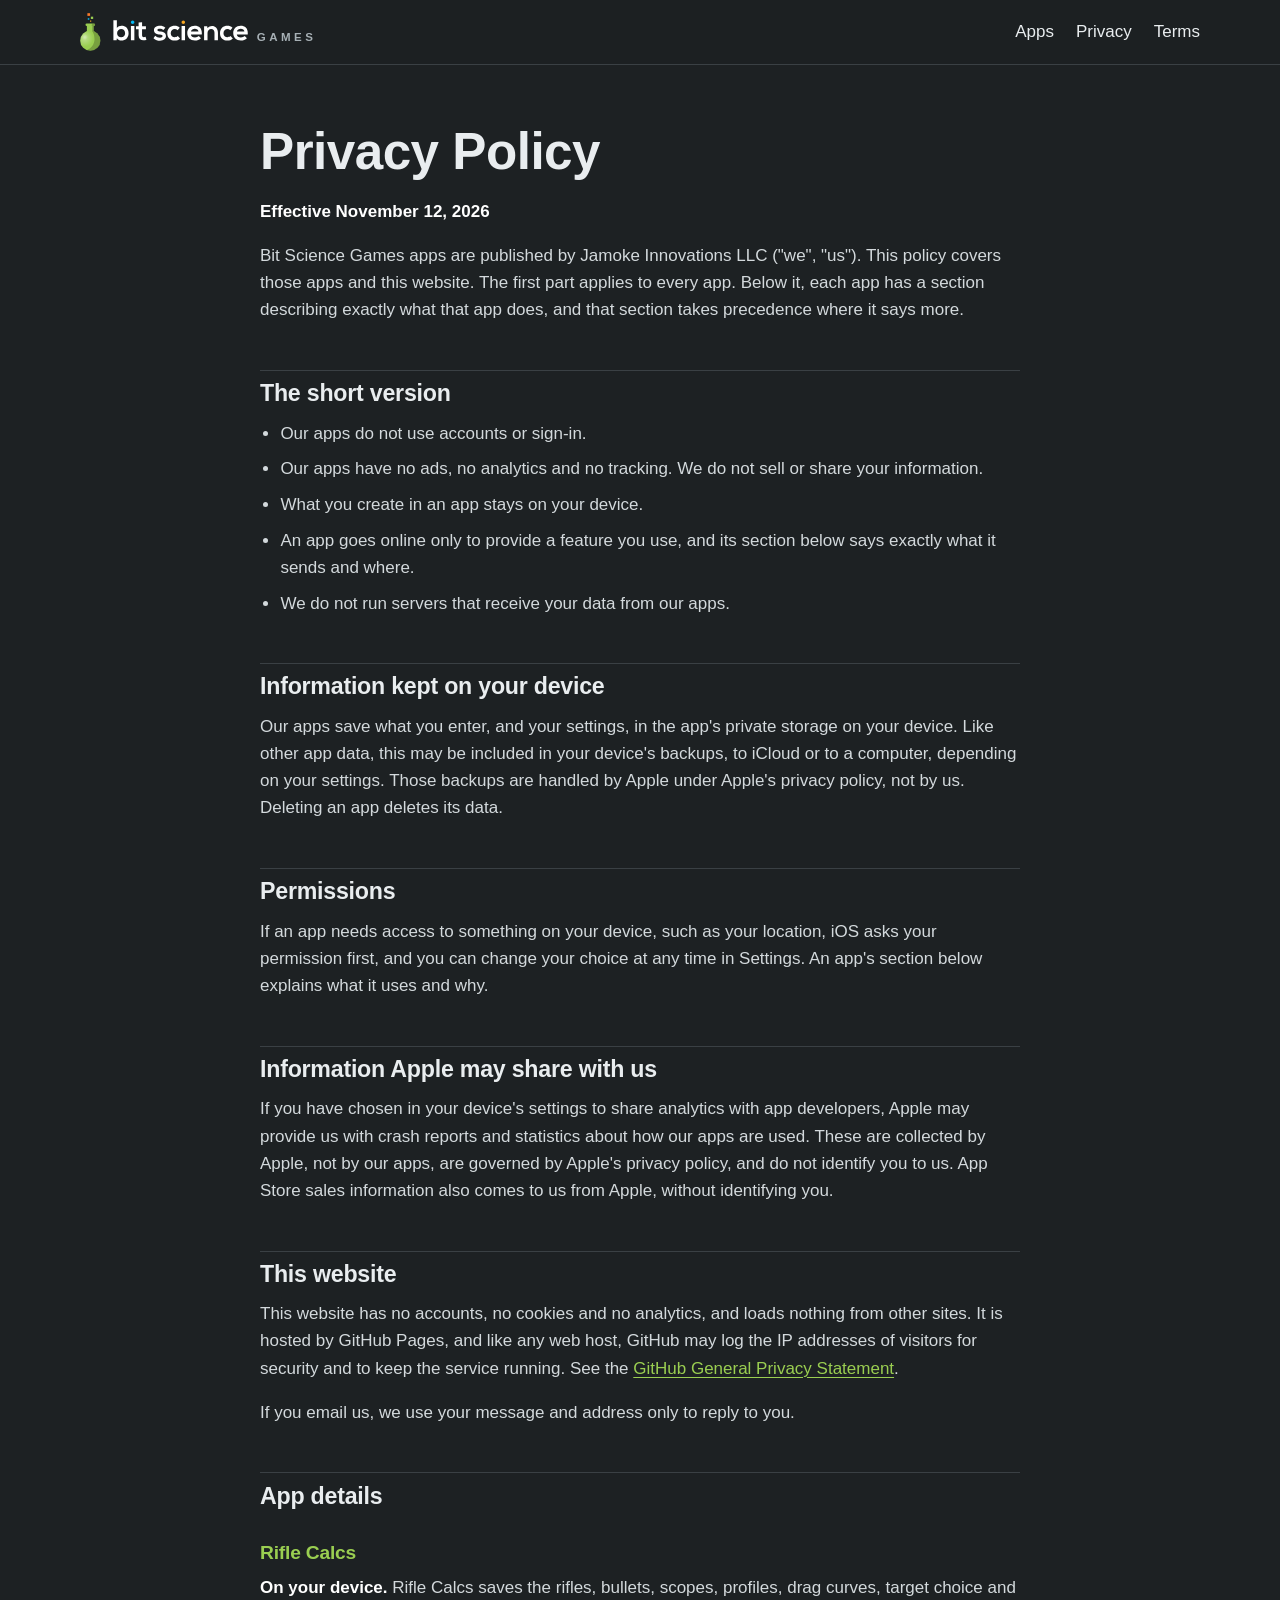
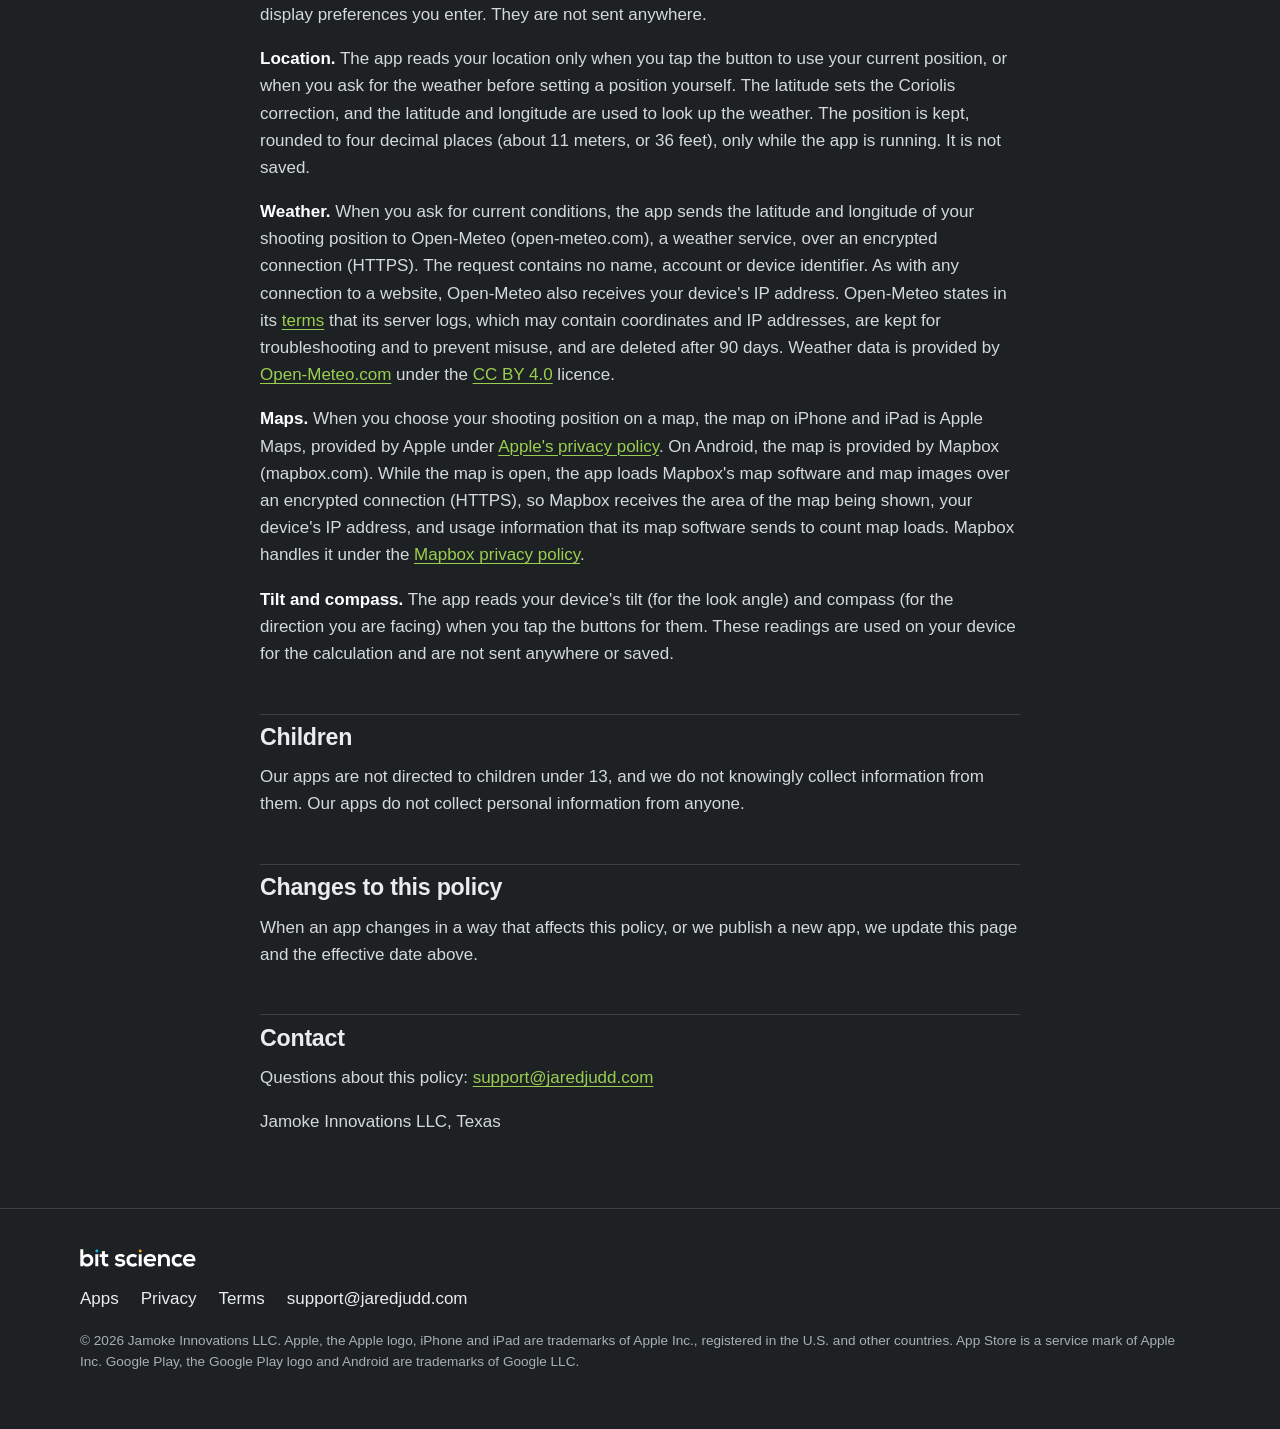
==== commit 06099135: "Updated Layout, and Links to the App Store Branding images" ====
--- a/docs/privacy/index.html
+++ b/docs/privacy/index.html
@@ -65,7 +65,7 @@
   <path transform="matrix(1 0 0 1 214.481 142.375)" fill="#F8A621" d="M0 0 C0 -1.435 -1.163 -2.597 -2.597 -2.597 C-4.032 -2.597 -5.195 -1.435 -5.195 0 C-5.195 1.434 -4.032 2.597 -2.597 2.597 C-1.163 2.597 0 1.434 0 0"/></g></svg></div>
 <nav><a href="/#apps">Apps</a><a href="/privacy/">Privacy</a><a href="/terms/">Terms</a>
 <a href="mailto:support@jaredjudd.com">support@jaredjudd.com</a></nav>
-<p class="fine">&copy; 2026 Jamoke Innovations LLC. Apple, iPhone, iPad and App Store are trademarks of Apple Inc. Google Play and Android are trademarks of Google LLC.</p>
+<p class="fine">&copy; 2026 Jamoke Innovations LLC. Apple, the Apple logo, iPhone and iPad are trademarks of Apple Inc., registered in the U.S. and other countries. App Store is a service mark of Apple Inc. Google Play, the Google Play logo and Android are trademarks of Google LLC.</p>
 </div></footer>
 </body>
 </html>
--- a/assets/site.css
+++ b/assets/site.css
@@ -87,6 +87,15 @@
 .stores { display: flex; flex-wrap: wrap; gap: 10px; margin-top: 8px; }
 .store { display: inline-block; padding: 10px 18px; border-radius: 12px; font-weight: 600;
   background: var(--green); color: #12170E; text-decoration: none; }
+/* Store badges, shown at the same height. Google's PNG has a transparent margin of 41 px around
+   its 564 x 168 badge, so its box is cropped to the badge plus 1 px, which keeps the thin outline
+   whole when the crop falls between screen pixels. */
+.stores { --badge: 48px; align-items: center; }
+.card .stores { --badge: 40px; }
+.badge { display: block; height: var(--badge); line-height: 0; }
+.badge img { height: 100%; width: auto; max-width: none; }
+.badge.google-play { width: calc(var(--badge) * 566 / 168); height: calc(var(--badge) * 170 / 168); overflow: hidden; }
+.badge.google-play img { height: calc(var(--badge) * 250 / 168); margin: calc(var(--badge) * -40 / 168); }
 .store.soon { background: transparent; color: var(--green); border: 1.5px solid var(--green); }
 
 /* Home: the app list */
@@ -95,7 +104,7 @@
 .card { display: flex; gap: 22px; padding: 24px; border-radius: 22px; background: var(--surface);
   border: 1px solid var(--line); color: var(--text); text-decoration: none; transition: border-color .15s, transform .15s; }
 .card:hover { border-color: var(--green-deep); transform: translateY(-2px); color: var(--text); }
-.card img { width: 96px; height: 96px; border-radius: 22px; flex: none; }
+.card > img { width: 96px; height: 96px; border-radius: 22px; flex: none; }
 .card h3 { margin: 0; font-size: 1.4rem; }
 .card .tag { font-size: 1rem; margin-bottom: 10px; }
 .card p { color: #CBD2D5; }
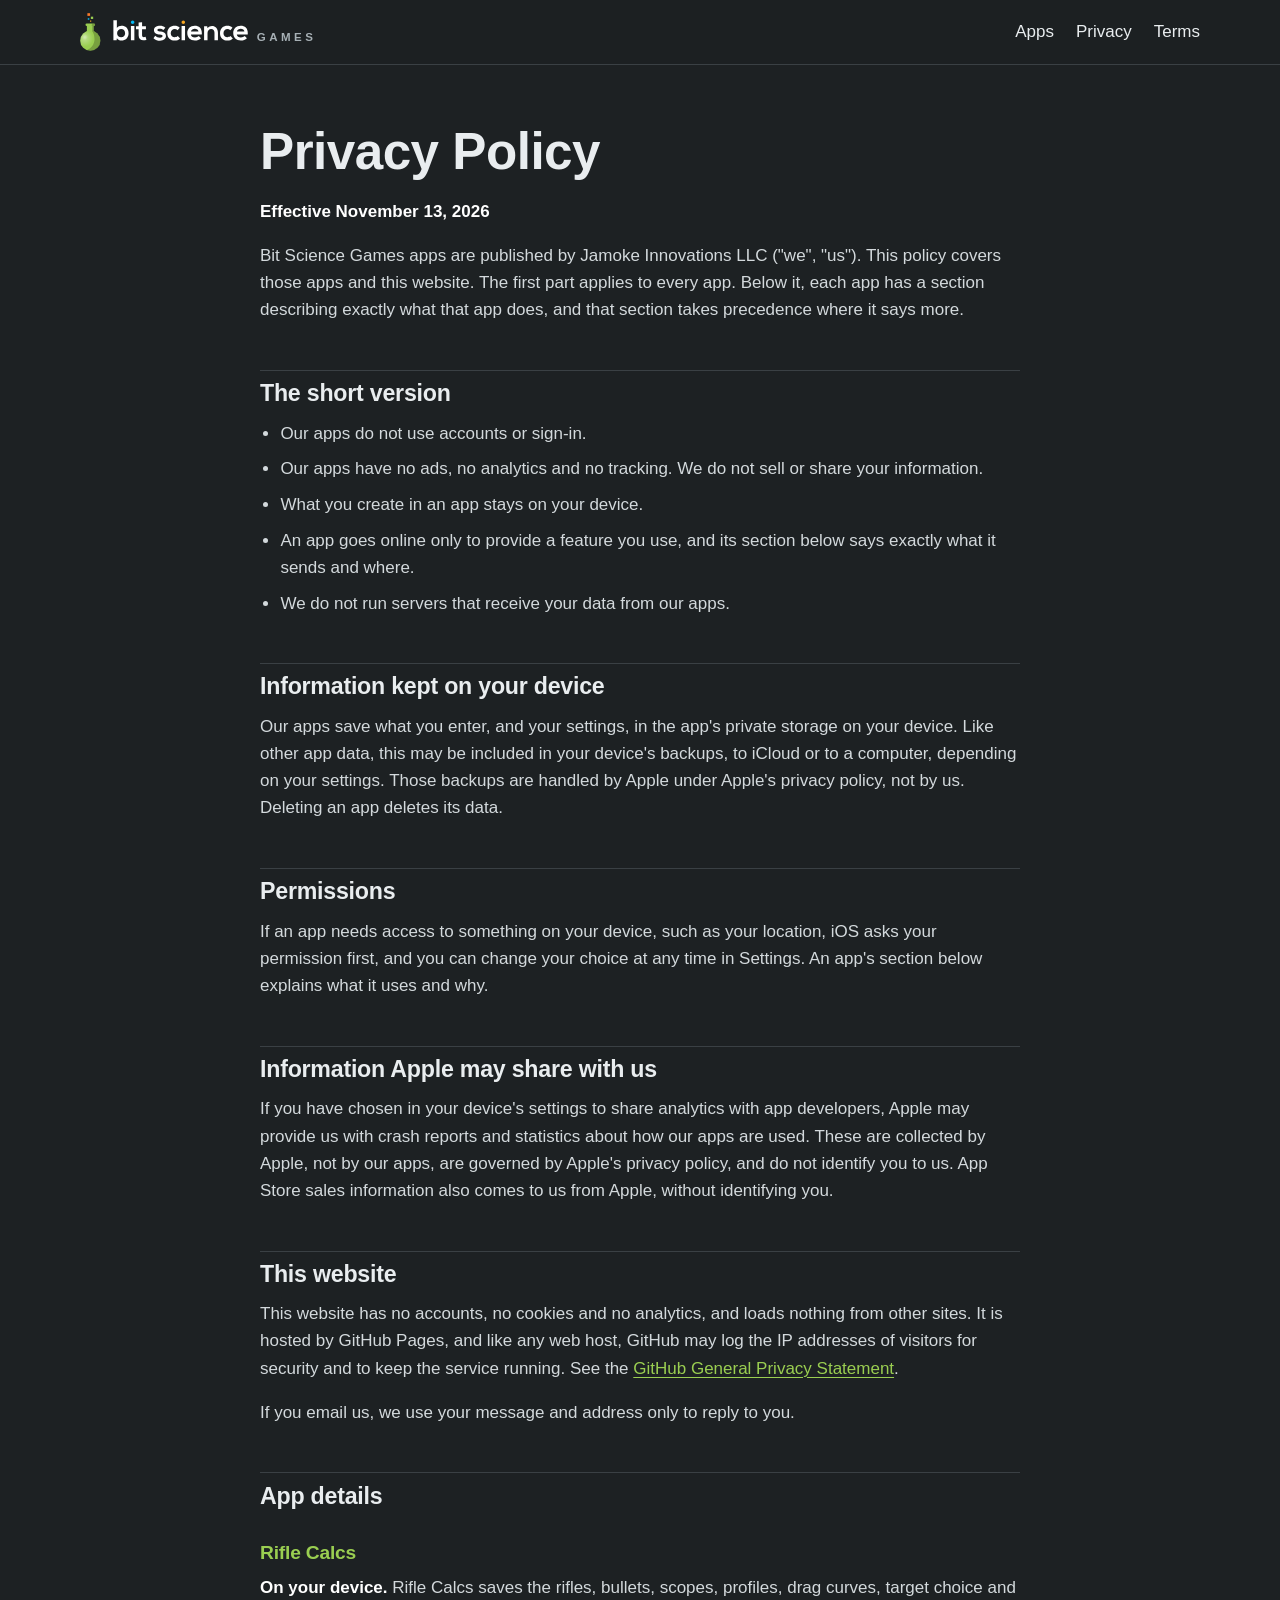
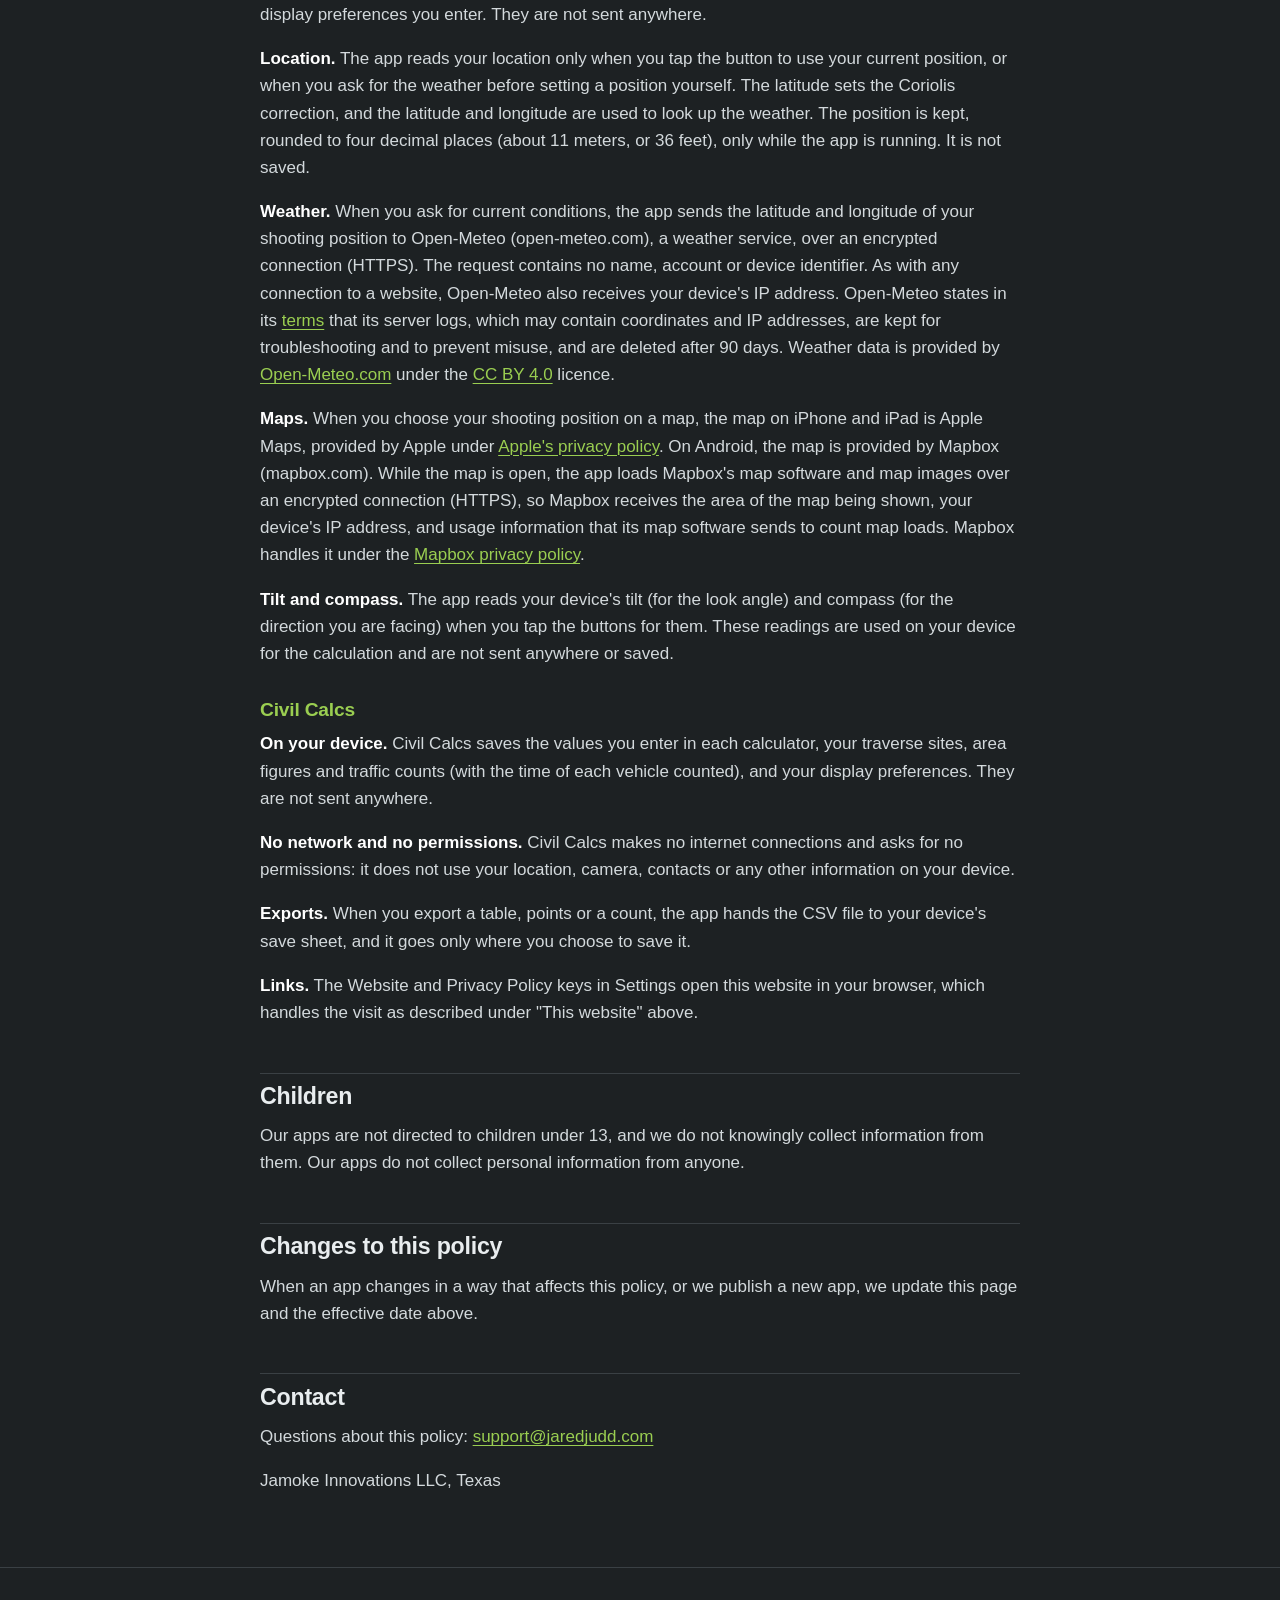
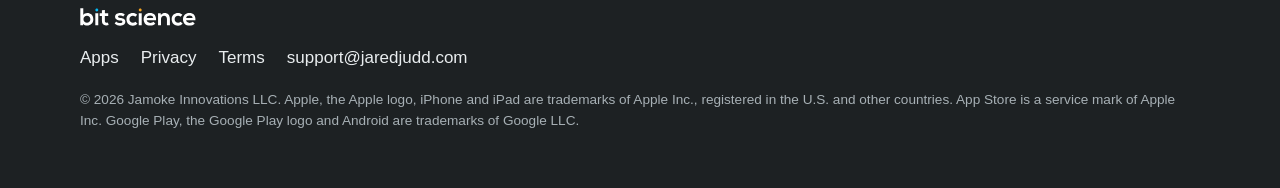
==== commit c6541842: "Add the Civil Calcs page, with its privacy and terms sections The page shows the seven calculators i" ====
--- a/docs/privacy/index.html
+++ b/docs/privacy/index.html
@@ -56,7 +56,7 @@
 <nav><a href="/#apps">Apps</a><a href="/privacy/">Privacy</a><a href="/terms/">Terms</a></nav>
 </div></header>
 <main>
-<article class="wrap narrow prose"><h1 id="privacy-policy">Privacy Policy</h1><p><strong>Effective November 12, 2026</strong></p><p>Bit Science Games apps are published by Jamoke Innovations LLC ("we", "us"). This policy covers those apps and this website. The first part applies to every app. Below it, each app has a section describing exactly what that app does, and that section takes precedence where it says more.</p><h2 id="the-short-version">The short version</h2><ul><li>Our apps do not use accounts or sign-in.</li><li>Our apps have no ads, no analytics and no tracking. We do not sell or share your information.</li><li>What you create in an app stays on your device.</li><li>An app goes online only to provide a feature you use, and its section below says exactly what it sends and where.</li><li>We do not run servers that receive your data from our apps.</li></ul><h2 id="information-kept-on-your-device">Information kept on your device</h2><p>Our apps save what you enter, and your settings, in the app's private storage on your device. Like other app data, this may be included in your device's backups, to iCloud or to a computer, depending on your settings. Those backups are handled by Apple under Apple's privacy policy, not by us. Deleting an app deletes its data.</p><h2 id="permissions">Permissions</h2><p>If an app needs access to something on your device, such as your location, iOS asks your permission first, and you can change your choice at any time in Settings. An app's section below explains what it uses and why.</p><h2 id="information-apple-may-share-with-us">Information Apple may share with us</h2><p>If you have chosen in your device's settings to share analytics with app developers, Apple may provide us with crash reports and statistics about how our apps are used. These are collected by Apple, not by our apps, are governed by Apple's privacy policy, and do not identify you to us. App Store sales information also comes to us from Apple, without identifying you.</p><h2 id="this-website">This website</h2><p>This website has no accounts, no cookies and no analytics, and loads nothing from other sites. It is hosted by GitHub Pages, and like any web host, GitHub may log the IP addresses of visitors for security and to keep the service running. See the <a href="https://docs.github.com/en/site-policy/privacy-policies/github-general-privacy-statement" rel="noopener">GitHub General Privacy Statement</a>.</p><p>If you email us, we use your message and address only to reply to you.</p><h2 id="app-details">App details</h2><h3 id="rifle-calcs">Rifle Calcs</h3><p><strong>On your device.</strong> Rifle Calcs saves the rifles, bullets, scopes, profiles, drag curves, target choice and display preferences you enter. They are not sent anywhere.</p><p><strong>Location.</strong> The app reads your location only when you tap the button to use your current position, or when you ask for the weather before setting a position yourself. The latitude sets the Coriolis correction, and the latitude and longitude are used to look up the weather. The position is kept, rounded to four decimal places (about 11 meters, or 36 feet), only while the app is running. It is not saved.</p><p><strong>Weather.</strong> When you ask for current conditions, the app sends the latitude and longitude of your shooting position to Open-Meteo (open-meteo.com), a weather service, over an encrypted connection (HTTPS). The request contains no name, account or device identifier. As with any connection to a website, Open-Meteo also receives your device's IP address. Open-Meteo states in its <a href="https://open-meteo.com/en/terms" rel="noopener">terms</a> that its server logs, which may contain coordinates and IP addresses, are kept for troubleshooting and to prevent misuse, and are deleted after 90 days. Weather data is provided by <a href="https://open-meteo.com" rel="noopener">Open-Meteo.com</a> under the <a href="https://creativecommons.org/licenses/by/4.0/" rel="noopener">CC BY 4.0</a> licence.</p><p><strong>Maps.</strong> When you choose your shooting position on a map, the map on iPhone and iPad is Apple Maps, provided by Apple under <a href="https://www.apple.com/legal/privacy/" rel="noopener">Apple's privacy policy</a>. On Android, the map is provided by Mapbox (mapbox.com). While the map is open, the app loads Mapbox's map software and map images over an encrypted connection (HTTPS), so Mapbox receives the area of the map being shown, your device's IP address, and usage information that its map software sends to count map loads. Mapbox handles it under the <a href="https://www.mapbox.com/legal/privacy" rel="noopener">Mapbox privacy policy</a>.</p><p><strong>Tilt and compass.</strong> The app reads your device's tilt (for the look angle) and compass (for the direction you are facing) when you tap the buttons for them. These readings are used on your device for the calculation and are not sent anywhere or saved.</p><h2 id="children">Children</h2><p>Our apps are not directed to children under 13, and we do not knowingly collect information from them. Our apps do not collect personal information from anyone.</p><h2 id="changes-to-this-policy">Changes to this policy</h2><p>When an app changes in a way that affects this policy, or we publish a new app, we update this page and the effective date above.</p><h2 id="contact">Contact</h2><p>Questions about this policy: <a href="mailto:support@jaredjudd.com">support@jaredjudd.com</a></p><p>Jamoke Innovations LLC, Texas</p></article>
+<article class="wrap narrow prose"><h1 id="privacy-policy">Privacy Policy</h1><p><strong>Effective November 13, 2026</strong></p><p>Bit Science Games apps are published by Jamoke Innovations LLC ("we", "us"). This policy covers those apps and this website. The first part applies to every app. Below it, each app has a section describing exactly what that app does, and that section takes precedence where it says more.</p><h2 id="the-short-version">The short version</h2><ul><li>Our apps do not use accounts or sign-in.</li><li>Our apps have no ads, no analytics and no tracking. We do not sell or share your information.</li><li>What you create in an app stays on your device.</li><li>An app goes online only to provide a feature you use, and its section below says exactly what it sends and where.</li><li>We do not run servers that receive your data from our apps.</li></ul><h2 id="information-kept-on-your-device">Information kept on your device</h2><p>Our apps save what you enter, and your settings, in the app's private storage on your device. Like other app data, this may be included in your device's backups, to iCloud or to a computer, depending on your settings. Those backups are handled by Apple under Apple's privacy policy, not by us. Deleting an app deletes its data.</p><h2 id="permissions">Permissions</h2><p>If an app needs access to something on your device, such as your location, iOS asks your permission first, and you can change your choice at any time in Settings. An app's section below explains what it uses and why.</p><h2 id="information-apple-may-share-with-us">Information Apple may share with us</h2><p>If you have chosen in your device's settings to share analytics with app developers, Apple may provide us with crash reports and statistics about how our apps are used. These are collected by Apple, not by our apps, are governed by Apple's privacy policy, and do not identify you to us. App Store sales information also comes to us from Apple, without identifying you.</p><h2 id="this-website">This website</h2><p>This website has no accounts, no cookies and no analytics, and loads nothing from other sites. It is hosted by GitHub Pages, and like any web host, GitHub may log the IP addresses of visitors for security and to keep the service running. See the <a href="https://docs.github.com/en/site-policy/privacy-policies/github-general-privacy-statement" rel="noopener">GitHub General Privacy Statement</a>.</p><p>If you email us, we use your message and address only to reply to you.</p><h2 id="app-details">App details</h2><h3 id="rifle-calcs">Rifle Calcs</h3><p><strong>On your device.</strong> Rifle Calcs saves the rifles, bullets, scopes, profiles, drag curves, target choice and display preferences you enter. They are not sent anywhere.</p><p><strong>Location.</strong> The app reads your location only when you tap the button to use your current position, or when you ask for the weather before setting a position yourself. The latitude sets the Coriolis correction, and the latitude and longitude are used to look up the weather. The position is kept, rounded to four decimal places (about 11 meters, or 36 feet), only while the app is running. It is not saved.</p><p><strong>Weather.</strong> When you ask for current conditions, the app sends the latitude and longitude of your shooting position to Open-Meteo (open-meteo.com), a weather service, over an encrypted connection (HTTPS). The request contains no name, account or device identifier. As with any connection to a website, Open-Meteo also receives your device's IP address. Open-Meteo states in its <a href="https://open-meteo.com/en/terms" rel="noopener">terms</a> that its server logs, which may contain coordinates and IP addresses, are kept for troubleshooting and to prevent misuse, and are deleted after 90 days. Weather data is provided by <a href="https://open-meteo.com" rel="noopener">Open-Meteo.com</a> under the <a href="https://creativecommons.org/licenses/by/4.0/" rel="noopener">CC BY 4.0</a> licence.</p><p><strong>Maps.</strong> When you choose your shooting position on a map, the map on iPhone and iPad is Apple Maps, provided by Apple under <a href="https://www.apple.com/legal/privacy/" rel="noopener">Apple's privacy policy</a>. On Android, the map is provided by Mapbox (mapbox.com). While the map is open, the app loads Mapbox's map software and map images over an encrypted connection (HTTPS), so Mapbox receives the area of the map being shown, your device's IP address, and usage information that its map software sends to count map loads. Mapbox handles it under the <a href="https://www.mapbox.com/legal/privacy" rel="noopener">Mapbox privacy policy</a>.</p><p><strong>Tilt and compass.</strong> The app reads your device's tilt (for the look angle) and compass (for the direction you are facing) when you tap the buttons for them. These readings are used on your device for the calculation and are not sent anywhere or saved.</p><h3 id="civil-calcs">Civil Calcs</h3><p><strong>On your device.</strong> Civil Calcs saves the values you enter in each calculator, your traverse sites, area figures and traffic counts (with the time of each vehicle counted), and your display preferences. They are not sent anywhere.</p><p><strong>No network and no permissions.</strong> Civil Calcs makes no internet connections and asks for no permissions: it does not use your location, camera, contacts or any other information on your device.</p><p><strong>Exports.</strong> When you export a table, points or a count, the app hands the CSV file to your device's save sheet, and it goes only where you choose to save it.</p><p><strong>Links.</strong> The Website and Privacy Policy keys in Settings open this website in your browser, which handles the visit as described under "This website" above.</p><h2 id="children">Children</h2><p>Our apps are not directed to children under 13, and we do not knowingly collect information from them. Our apps do not collect personal information from anyone.</p><h2 id="changes-to-this-policy">Changes to this policy</h2><p>When an app changes in a way that affects this policy, or we publish a new app, we update this page and the effective date above.</p><h2 id="contact">Contact</h2><p>Questions about this policy: <a href="mailto:support@jaredjudd.com">support@jaredjudd.com</a></p><p>Jamoke Innovations LLC, Texas</p></article>
 </main>
 <footer class="bottom"><div class="wrap">
 <div><svg xmlns="http://www.w3.org/2000/svg" viewBox="106.520 134.270 202.600 31.480" width="115.8" height="18"><g transform="matrix(1 0 0 -1 0 280)">
